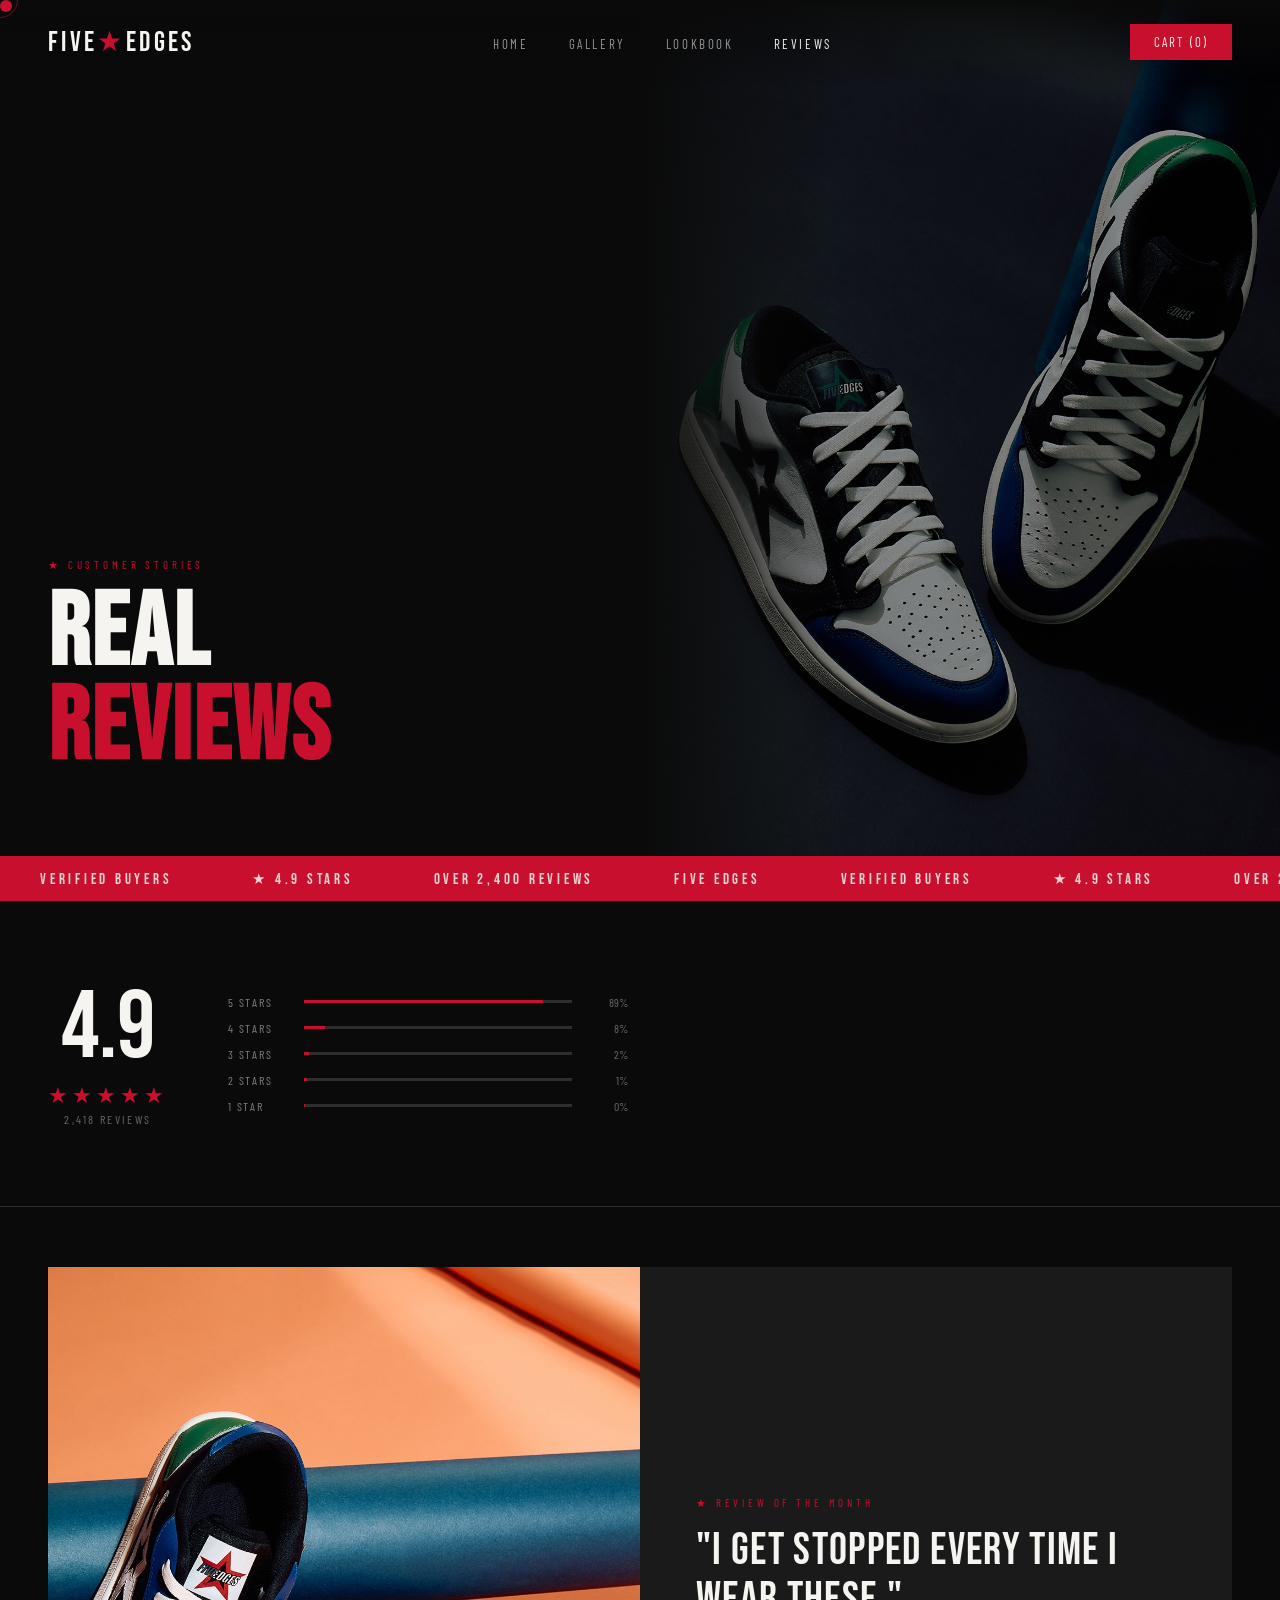
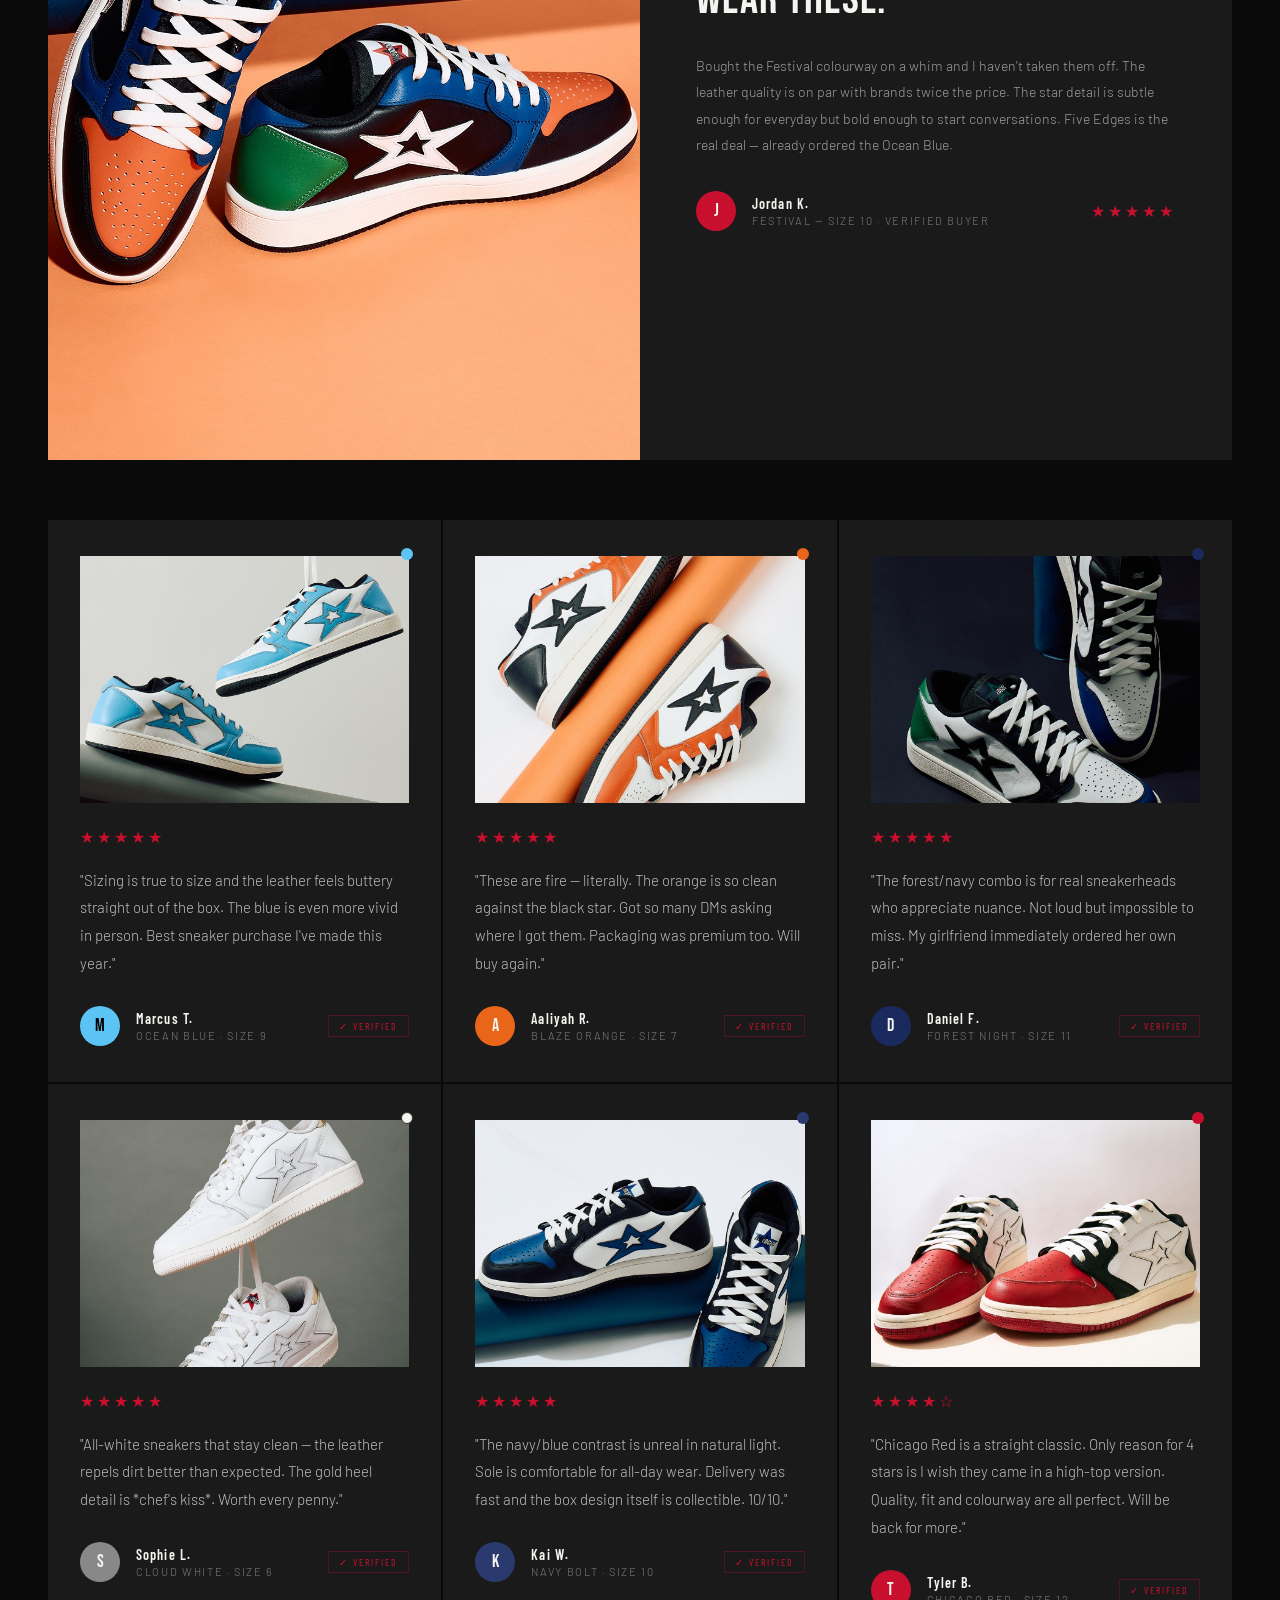
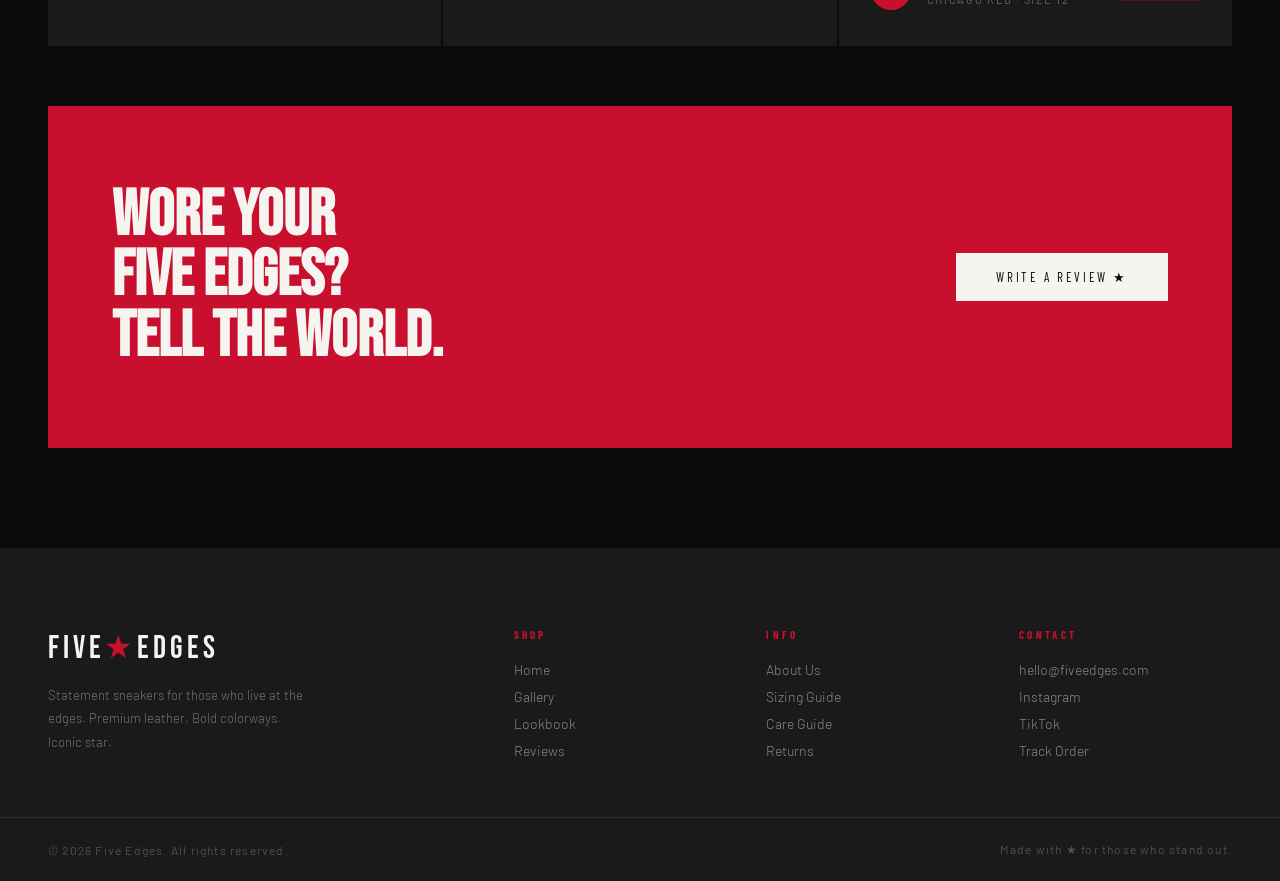
==== reviews.html @ ea0930e3 "Add files via upload" ====
<!DOCTYPE html>
<html lang="en">
<head>
<meta charset="UTF-8"><meta name="viewport" content="width=device-width,initial-scale=1.0">
<title>Reviews — Five Edges</title>

<link href="https://fonts.googleapis.com/css2?family=Bebas+Neue&family=Barlow+Condensed:wght@400;600;700&family=Barlow:wght@300;400&display=swap" rel="stylesheet">
<style>
  *, *::before, *::after { box-sizing: border-box; margin: 0; padding: 0; }
  :root { --black: #0a0a0a; --white: #f5f4f0; --red: #c8102e; --gray: #1a1a1a; --mid: #2e2e2e; }
  html { scroll-behavior: smooth; }
  body { background: var(--black); color: var(--white); font-family: 'Barlow', sans-serif; overflow-x: hidden; cursor: none; }
  .cursor { width:12px;height:12px;background:var(--red);border-radius:50%;position:fixed;top:0;left:0;pointer-events:none;z-index:9999; }
  .cursor-ring { width:36px;height:36px;border:1px solid rgba(200,16,46,0.5);border-radius:50%;position:fixed;top:0;left:0;pointer-events:none;z-index:9998; }
  nav { position:fixed;top:0;left:0;right:0;z-index:100;display:flex;align-items:center;justify-content:space-between;padding:24px 48px;background:linear-gradient(to bottom,rgba(10,10,10,0.95),transparent); }
  .nav-logo { font-family:'Bebas Neue',sans-serif;font-size:28px;letter-spacing:0.12em;color:var(--white);text-decoration:none; }
  .nav-logo span { color:var(--red); }
  .nav-links { display:flex;gap:40px;list-style:none; }
  .nav-links a { font-family:'Barlow Condensed',sans-serif;font-size:13px;letter-spacing:0.2em;text-transform:uppercase;color:rgba(245,244,240,0.6);text-decoration:none;transition:color 0.2s; }
  .nav-links a:hover, .nav-links a.active { color:var(--white); }
  .nav-cart { font-family:'Barlow Condensed',sans-serif;font-size:13px;letter-spacing:0.15em;text-transform:uppercase;background:var(--red);color:var(--white);border:none;padding:10px 24px;cursor:none;transition:background 0.2s; }
  .nav-cart:hover { background:#a50d25; }
  footer { background:var(--gray);display:grid;grid-template-columns:2fr 1fr 1fr 1fr;gap:40px;padding:80px 48px 48px;margin-top:100px; }
  .footer-brand .nav-logo { font-size:32px;display:block;margin-bottom:16px; }
  .footer-brand p { font-size:13px;font-weight:300;color:rgba(245,244,240,0.4);line-height:1.8;max-width:260px; }
  .footer-col h4 { font-family:'Barlow Condensed',sans-serif;font-size:11px;letter-spacing:0.3em;text-transform:uppercase;color:var(--red);margin-bottom:20px; }
  .footer-col a { display:block;font-size:14px;font-weight:300;color:rgba(245,244,240,0.5);text-decoration:none;margin-bottom:10px;transition:color 0.2s; }
  .footer-col a:hover { color:var(--white); }
  .footer-bottom { padding:24px 48px;background:var(--gray);border-top:1px solid var(--mid);display:flex;justify-content:space-between;align-items:center; }
  .footer-bottom p { font-size:12px;color:rgba(245,244,240,0.25);letter-spacing:0.1em; }
  .marquee-strip { background:var(--red);padding:12px 0;overflow:hidden;white-space:nowrap; }
  .marquee-inner { display:inline-block;animation:marquee 18s linear infinite; }
  .marquee-inner span { font-family:'Bebas Neue',sans-serif;font-size:15px;letter-spacing:0.25em;margin:0 40px;color:var(--white);opacity:0.85; }
  @keyframes marquee { from{transform:translateX(0)} to{transform:translateX(-50%)} }
  @keyframes fadeUp { from{opacity:0;transform:translateY(30px)} to{opacity:1;transform:translateY(0)} }
  @media(max-width:900px){nav{padding:20px 24px}.nav-links{display:none}footer{grid-template-columns:1fr 1fr;padding:60px 24px 40px}}
</style>

<style>
  .reviews-hero {
    min-height: 60vh;
    display: grid;
    grid-template-columns: 1fr 1fr;
    position: relative;
    overflow: hidden;
  }
  .reviews-hero-left {
    display: flex; flex-direction: column; justify-content: flex-end;
    padding: 160px 48px 80px;
    position: relative; z-index: 2;
  }
  .page-tag { font-family:'Barlow Condensed',sans-serif;font-size:11px;letter-spacing:0.35em;text-transform:uppercase;color:var(--red);margin-bottom:16px; }
  .page-title { font-family:'Bebas Neue',sans-serif;font-size:clamp(72px,8vw,120px);line-height:0.92;letter-spacing:0.02em; }
  .page-title em { color:var(--red);font-style:normal; }
  .reviews-hero-right {
    position: relative; overflow: hidden;
  }
  .reviews-hero-right img {
    width:100%;height:100%;object-fit:cover;filter:brightness(0.6);
  }
  .reviews-hero-overlay {
    position:absolute;inset:0;
    background:linear-gradient(to right, var(--black) 0%, transparent 30%);
  }

  /* Rating summary */
  .rating-summary {
    display: grid;
    grid-template-columns: auto 1fr;
    gap: 60px;
    align-items: center;
    padding: 80px 48px;
    border-bottom: 1px solid var(--mid);
  }
  .big-rating {
    text-align: center;
  }
  .big-rating .score {
    font-family: 'Bebas Neue', sans-serif;
    font-size: 96px; line-height: 1;
    color: var(--white);
  }
  .big-rating .stars {
    color: var(--red); font-size: 22px; letter-spacing: 4px;
    display: block; margin: 4px 0;
  }
  .big-rating .count {
    font-family: 'Barlow Condensed', sans-serif;
    font-size: 12px; letter-spacing: 0.2em; text-transform: uppercase;
    color: rgba(245,244,240,0.4);
  }
  .rating-bars {
    display: flex; flex-direction: column; gap: 12px;
    max-width: 400px;
  }
  .bar-row {
    display: grid; grid-template-columns: 60px 1fr 40px;
    align-items: center; gap: 16px;
  }
  .bar-label {
    font-family: 'Barlow Condensed', sans-serif;
    font-size: 12px; letter-spacing: 0.15em; text-transform: uppercase;
    color: rgba(245,244,240,0.5);
  }
  .bar-track {
    height: 3px; background: var(--mid); position: relative; overflow: hidden;
  }
  .bar-fill {
    position: absolute; left: 0; top: 0; bottom: 0;
    background: var(--red);
    animation: barGrow 1.2s cubic-bezier(0.25,0.46,0.45,0.94) forwards;
    transform: scaleX(0); transform-origin: left;
  }
  @keyframes barGrow { to { transform: scaleX(1); } }
  .bar-pct {
    font-family: 'Barlow Condensed', sans-serif;
    font-size: 12px; color: rgba(245,244,240,0.4); text-align: right;
  }

  /* Review cards */
  .reviews-grid {
    display: grid;
    grid-template-columns: repeat(3, 1fr);
    gap: 2px;
    padding: 60px 48px 0;
  }
  .review-card {
    background: var(--gray);
    padding: 36px 32px;
    position: relative;
    transition: background 0.3s;
  }
  .review-card:hover { background: #222; }
  .review-card-stars {
    color: var(--red); font-size: 16px; letter-spacing: 3px;
    margin-bottom: 20px;
  }
  .review-card-text {
    font-size: 15px; font-weight: 300;
    color: rgba(245,244,240,0.75);
    line-height: 1.85;
    margin-bottom: 28px;
  }
  .review-card-img {
    width: 100%; aspect-ratio: 4/3;
    object-fit: cover;
    margin-bottom: 24px;
    display: block;
  }
  .review-meta {
    display: flex; align-items: center; gap: 16px;
  }
  .review-avatar {
    width: 40px; height: 40px;
    background: var(--red);
    border-radius: 50%;
    display: flex; align-items: center; justify-content: center;
    font-family: 'Bebas Neue', sans-serif;
    font-size: 18px;
    flex-shrink: 0;
  }
  .review-name {
    font-family: 'Barlow Condensed', sans-serif;
    font-size: 14px; font-weight: 600;
    letter-spacing: 0.08em;
    margin-bottom: 2px;
  }
  .review-detail {
    font-size: 11px; letter-spacing: 0.15em; text-transform: uppercase;
    color: rgba(245,244,240,0.35);
  }
  .review-verified {
    margin-left: auto;
    font-family: 'Barlow Condensed', sans-serif;
    font-size: 10px; letter-spacing: 0.2em; text-transform: uppercase;
    color: var(--red); border: 1px solid rgba(200,16,46,0.3);
    padding: 4px 10px;
  }
  .review-colorway {
    position: absolute; top: 28px; right: 28px;
    width: 12px; height: 12px;
    border-radius: 50%;
  }

  /* Featured review */
  .featured-review {
    margin: 60px 48px 0;
    background: var(--gray);
    display: grid; grid-template-columns: 1fr 1fr;
    overflow: hidden;
  }
  .featured-review-img {
    position: relative; overflow: hidden;
  }
  .featured-review-img img {
    width:100%;height:100%;object-fit:cover;
    transition:transform 0.8s ease;
  }
  .featured-review:hover .featured-review-img img { transform:scale(1.04); }
  .featured-review-content {
    padding: 64px 56px;
    display: flex; flex-direction: column; justify-content: center;
  }
  .featured-label {
    font-family: 'Barlow Condensed', sans-serif;
    font-size: 11px; letter-spacing: 0.35em; text-transform: uppercase;
    color: var(--red); margin-bottom: 16px;
  }
  .featured-quote {
    font-family: 'Bebas Neue', sans-serif;
    font-size: clamp(32px,3.5vw,48px);
    line-height: 1.1; letter-spacing: 0.03em;
    margin-bottom: 28px;
  }
  .featured-body {
    font-size: 14px; font-weight: 300;
    color: rgba(245,244,240,0.6); line-height: 1.9;
    margin-bottom: 32px;
  }

  /* Write review CTA */
  .write-review {
    margin: 60px 48px 0;
    background: var(--red);
    padding: 80px 64px;
    display: flex; justify-content: space-between; align-items: center;
  }
  .write-review h2 {
    font-family: 'Bebas Neue', sans-serif;
    font-size: clamp(48px,5vw,72px); line-height: 0.95;
  }
  .btn-white {
    font-family: 'Barlow Condensed', sans-serif;
    font-size: 13px; letter-spacing: 0.2em; text-transform: uppercase;
    background: var(--white); color: var(--black);
    border: none; padding: 16px 40px;
    cursor: none; transition: opacity 0.2s;
    white-space: nowrap;
  }
  .btn-white:hover { opacity: 0.85; }

  @media(max-width:900px){
    .reviews-hero{grid-template-columns:1fr}
    .reviews-hero-right{height:40vh}
    .rating-summary{grid-template-columns:1fr;gap:32px;padding:60px 24px}
    .reviews-grid{grid-template-columns:1fr;padding:40px 24px 0}
    .featured-review{grid-template-columns:1fr}
    .featured-review-img{height:300px}
    .featured-review-content{padding:40px 24px}
    .write-review{flex-direction:column;gap:32px;padding:60px 24px;margin:40px 24px 0}
  }
</style>
</head>
<body>
<div class="cursor" id="cursor"></div>
<div class="cursor-ring" id="cursorRing"></div>
<nav>
  <a href="index.html" class="nav-logo">FIVE<span>★</span>EDGES</a>
  <ul class="nav-links">
    <li><a href="index.html">Home</a></li>
    <li><a href="gallery.html">Gallery</a></li>
    <li><a href="lookbook.html">Lookbook</a></li>
    <li><a href="reviews.html" class="active">Reviews</a></li>
  </ul>
  <button class="nav-cart">Cart (0)</button>
</nav>

<!-- HERO -->
<div class="reviews-hero">
  <div class="reviews-hero-left">
    <div class="page-tag">★ Customer Stories</div>
    <h1 class="page-title">REAL<br><em>REVIEWS</em></h1>
  </div>
  <div class="reviews-hero-right">
    <img src="[data-uri]" alt="Midnight Navy">
    <div class="reviews-hero-overlay"></div>
  </div>
</div>

<div class="marquee-strip">
  <div class="marquee-inner">
    <span>VERIFIED BUYERS</span><span>★ 4.9 STARS</span><span>OVER 2,400 REVIEWS</span><span>FIVE EDGES</span><span>VERIFIED BUYERS</span><span>★ 4.9 STARS</span><span>OVER 2,400 REVIEWS</span><span>FIVE EDGES</span><span>VERIFIED BUYERS</span><span>★ 4.9 STARS</span><span>OVER 2,400 REVIEWS</span><span>FIVE EDGES</span><span>VERIFIED BUYERS</span><span>★ 4.9 STARS</span><span>OVER 2,400 REVIEWS</span><span>FIVE EDGES</span>
  </div>
</div>

<!-- RATING SUMMARY -->
<div class="rating-summary">
  <div class="big-rating">
    <div class="score">4.9</div>
    <span class="stars">★★★★★</span>
    <div class="count">2,418 Reviews</div>
  </div>
  <div class="rating-bars">
    <div class="bar-row">
      <span class="bar-label">5 Stars</span>
      <div class="bar-track"><div class="bar-fill" style="width:89%;animation-delay:0.1s"></div></div>
      <span class="bar-pct">89%</span>
    </div>
    <div class="bar-row">
      <span class="bar-label">4 Stars</span>
      <div class="bar-track"><div class="bar-fill" style="width:8%;animation-delay:0.25s"></div></div>
      <span class="bar-pct">8%</span>
    </div>
    <div class="bar-row">
      <span class="bar-label">3 Stars</span>
      <div class="bar-track"><div class="bar-fill" style="width:2%;animation-delay:0.4s"></div></div>
      <span class="bar-pct">2%</span>
    </div>
    <div class="bar-row">
      <span class="bar-label">2 Stars</span>
      <div class="bar-track"><div class="bar-fill" style="width:1%;animation-delay:0.55s"></div></div>
      <span class="bar-pct">1%</span>
    </div>
    <div class="bar-row">
      <span class="bar-label">1 Star</span>
      <div class="bar-track"><div class="bar-fill" style="width:0.5%;animation-delay:0.7s"></div></div>
      <span class="bar-pct">0%</span>
    </div>
  </div>
</div>

<!-- FEATURED REVIEW -->
<div class="featured-review">
  <div class="featured-review-img">
    <img src="[data-uri]" alt="Festival colorway">
  </div>
  <div class="featured-review-content">
    <div class="featured-label">★ Review of the Month</div>
    <div class="featured-quote">"I GET STOPPED EVERY TIME I WEAR THESE."</div>
    <p class="featured-body">Bought the Festival colourway on a whim and I haven't taken them off. The leather quality is on par with brands twice the price. The star detail is subtle enough for everyday but bold enough to start conversations. Five Edges is the real deal — already ordered the Ocean Blue.</p>
    <div class="review-meta">
      <div class="review-avatar">J</div>
      <div>
        <div class="review-name">Jordan K.</div>
        <div class="review-detail">Festival — Size 10 · Verified Buyer</div>
      </div>
      <div class="review-card-stars" style="margin-left:auto;margin-bottom:0;">★★★★★</div>
    </div>
  </div>
</div>

<!-- REVIEW GRID -->
<div class="reviews-grid">

  <div class="review-card">
    <div class="review-colorway" style="background:#5bc4f5;"></div>
    <img class="review-card-img" src="[data-uri]" alt="Ocean Blue">
    <div class="review-card-stars">★★★★★</div>
    <p class="review-card-text">"Sizing is true to size and the leather feels buttery straight out of the box. The blue is even more vivid in person. Best sneaker purchase I've made this year."</p>
    <div class="review-meta">
      <div class="review-avatar" style="background:#5bc4f5;color:#000;">M</div>
      <div>
        <div class="review-name">Marcus T.</div>
        <div class="review-detail">Ocean Blue · Size 9</div>
      </div>
      <span class="review-verified">✓ Verified</span>
    </div>
  </div>

  <div class="review-card">
    <div class="review-colorway" style="background:#e8651a;"></div>
    <img class="review-card-img" src="[data-uri]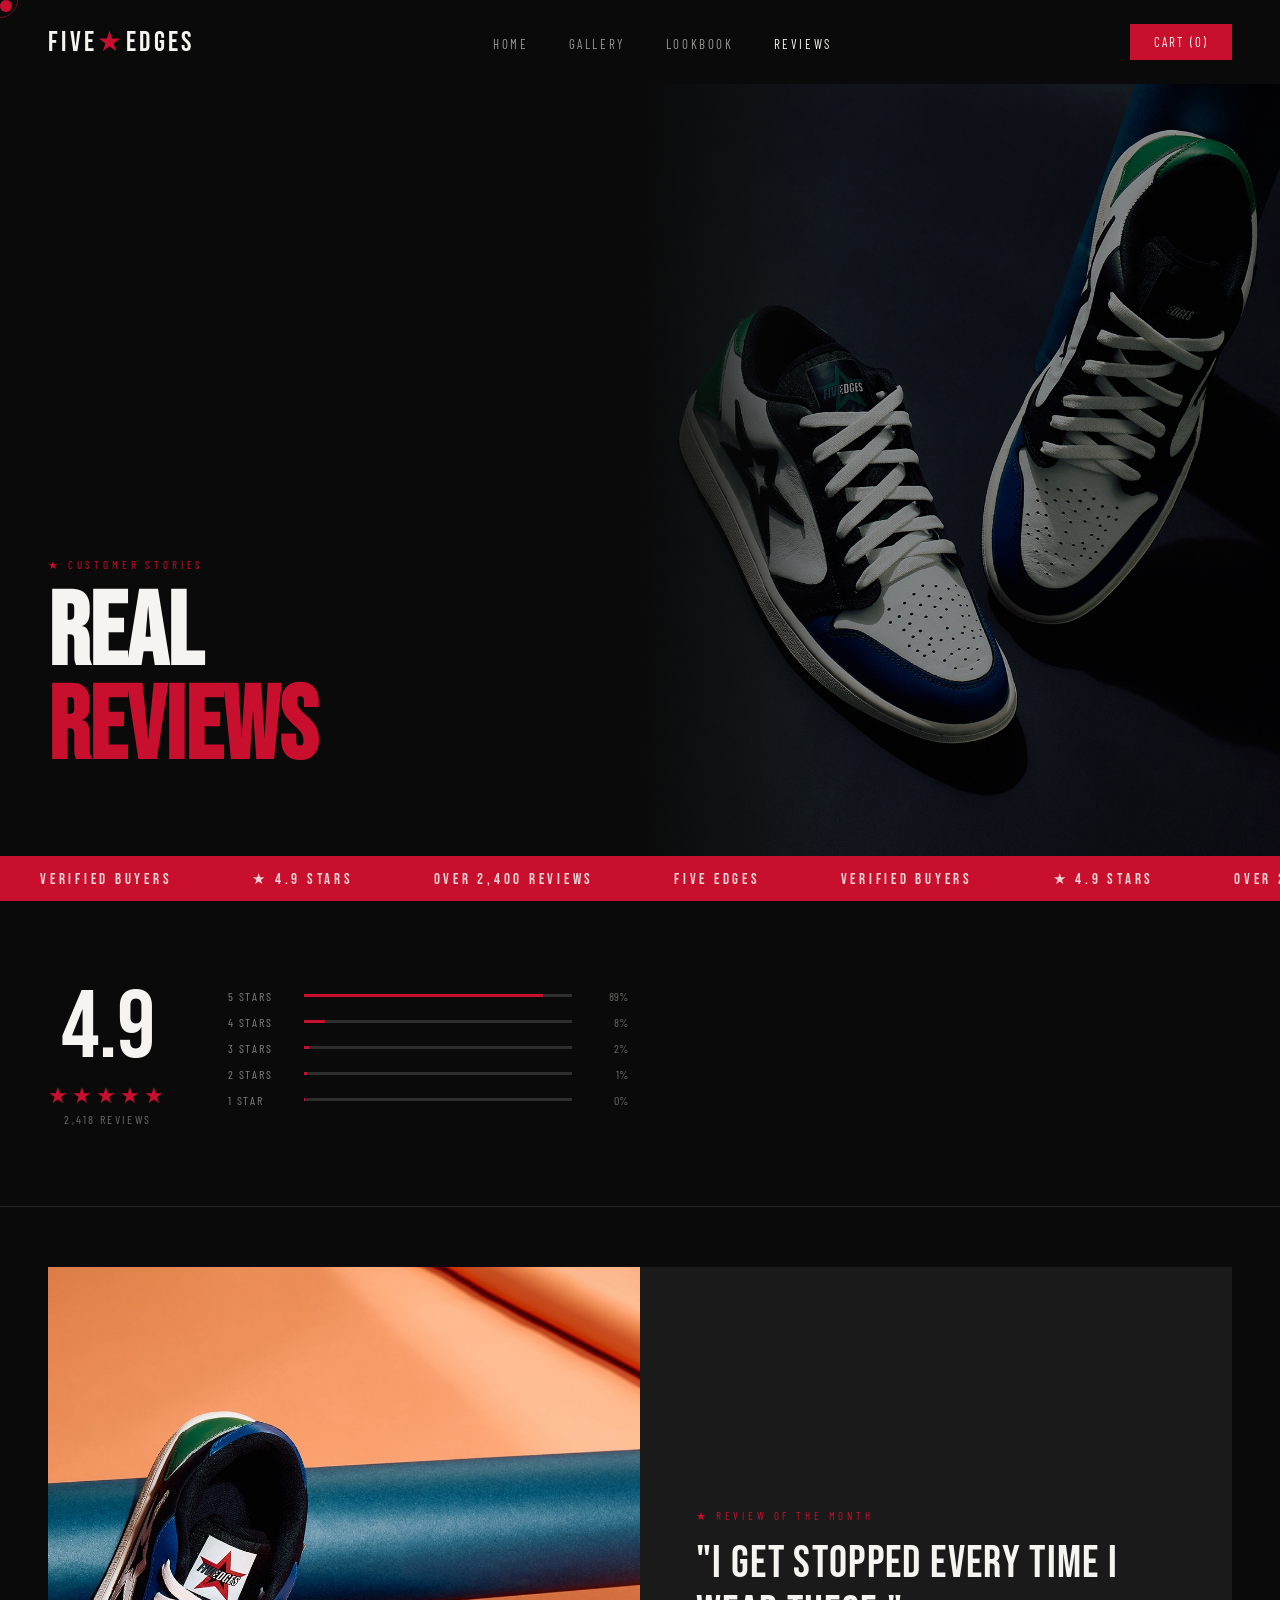
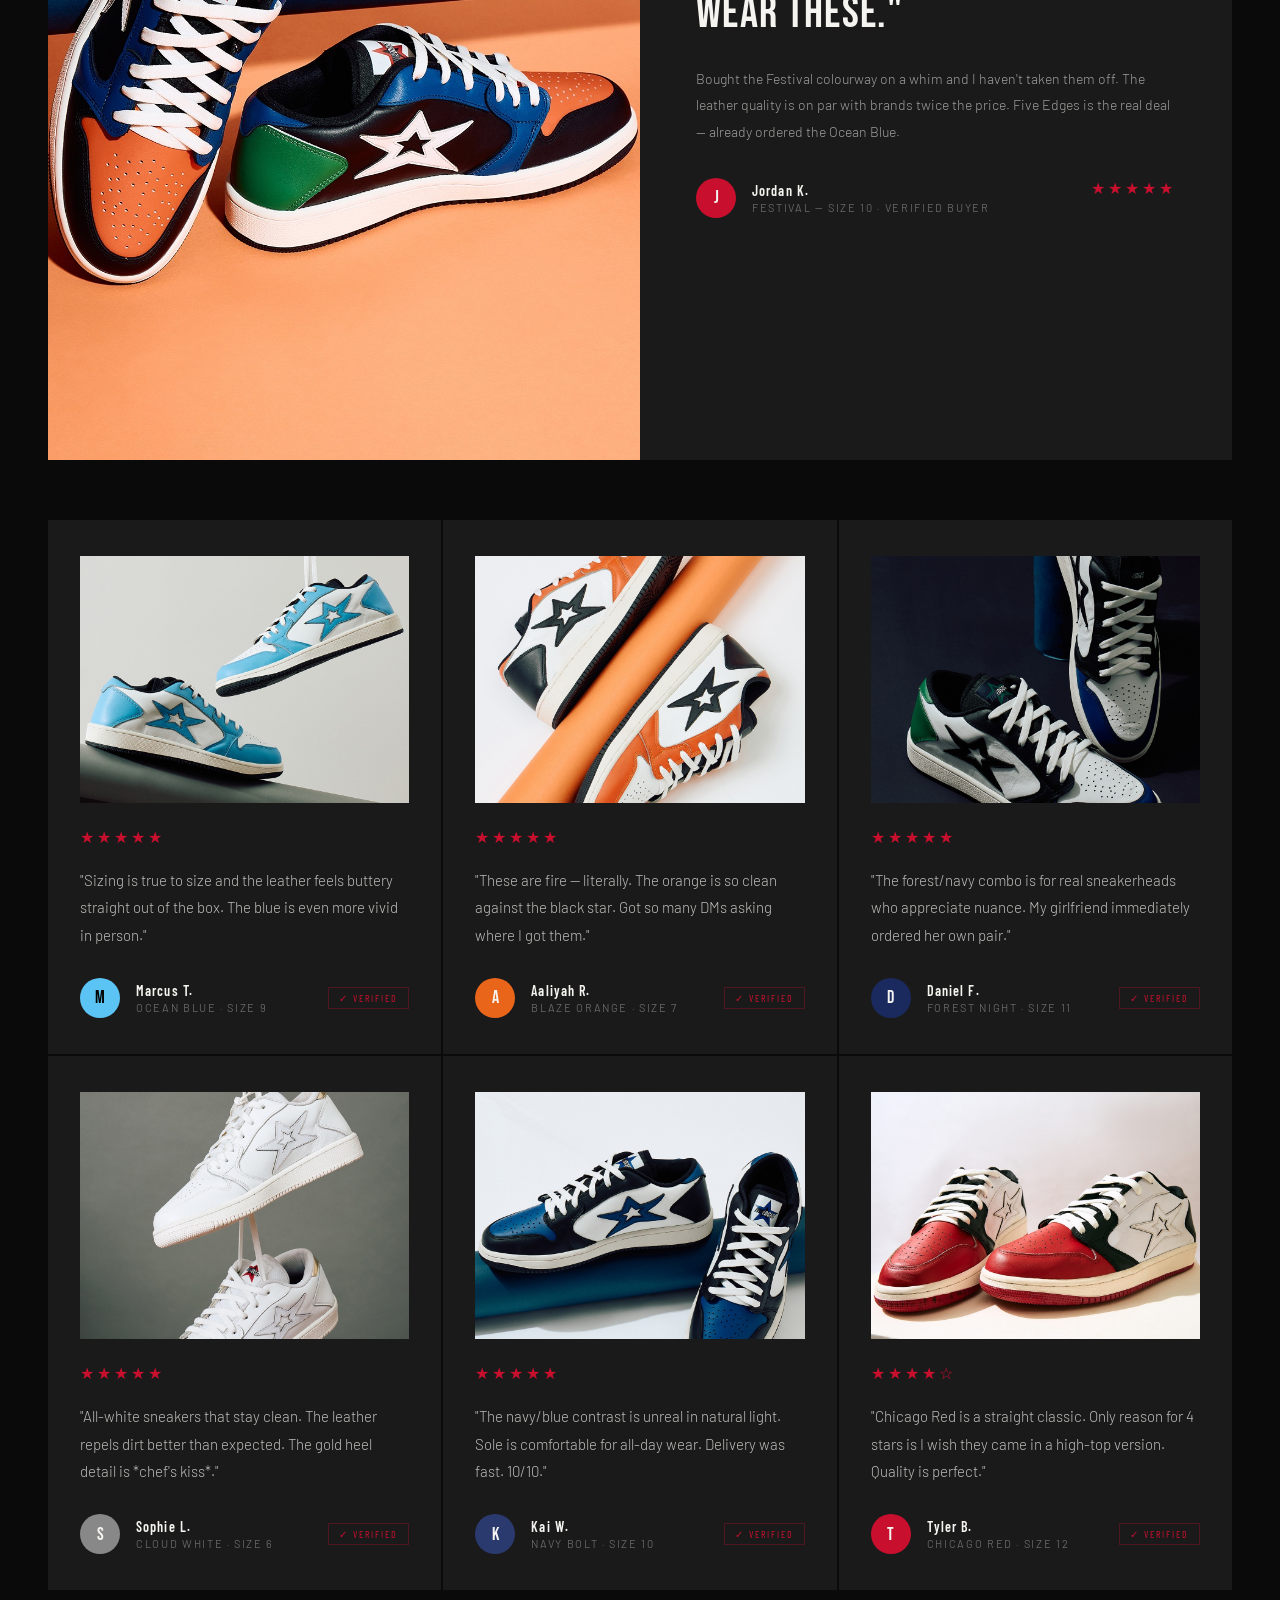
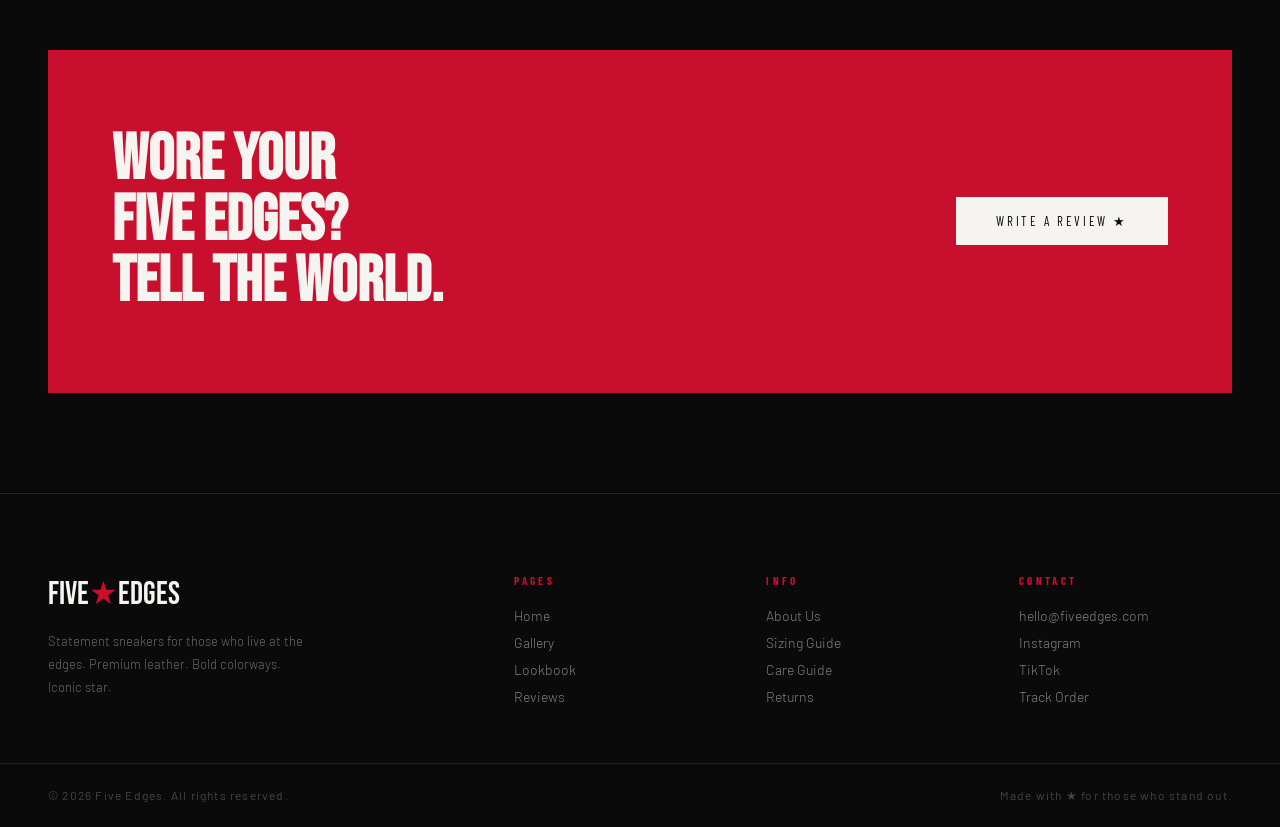
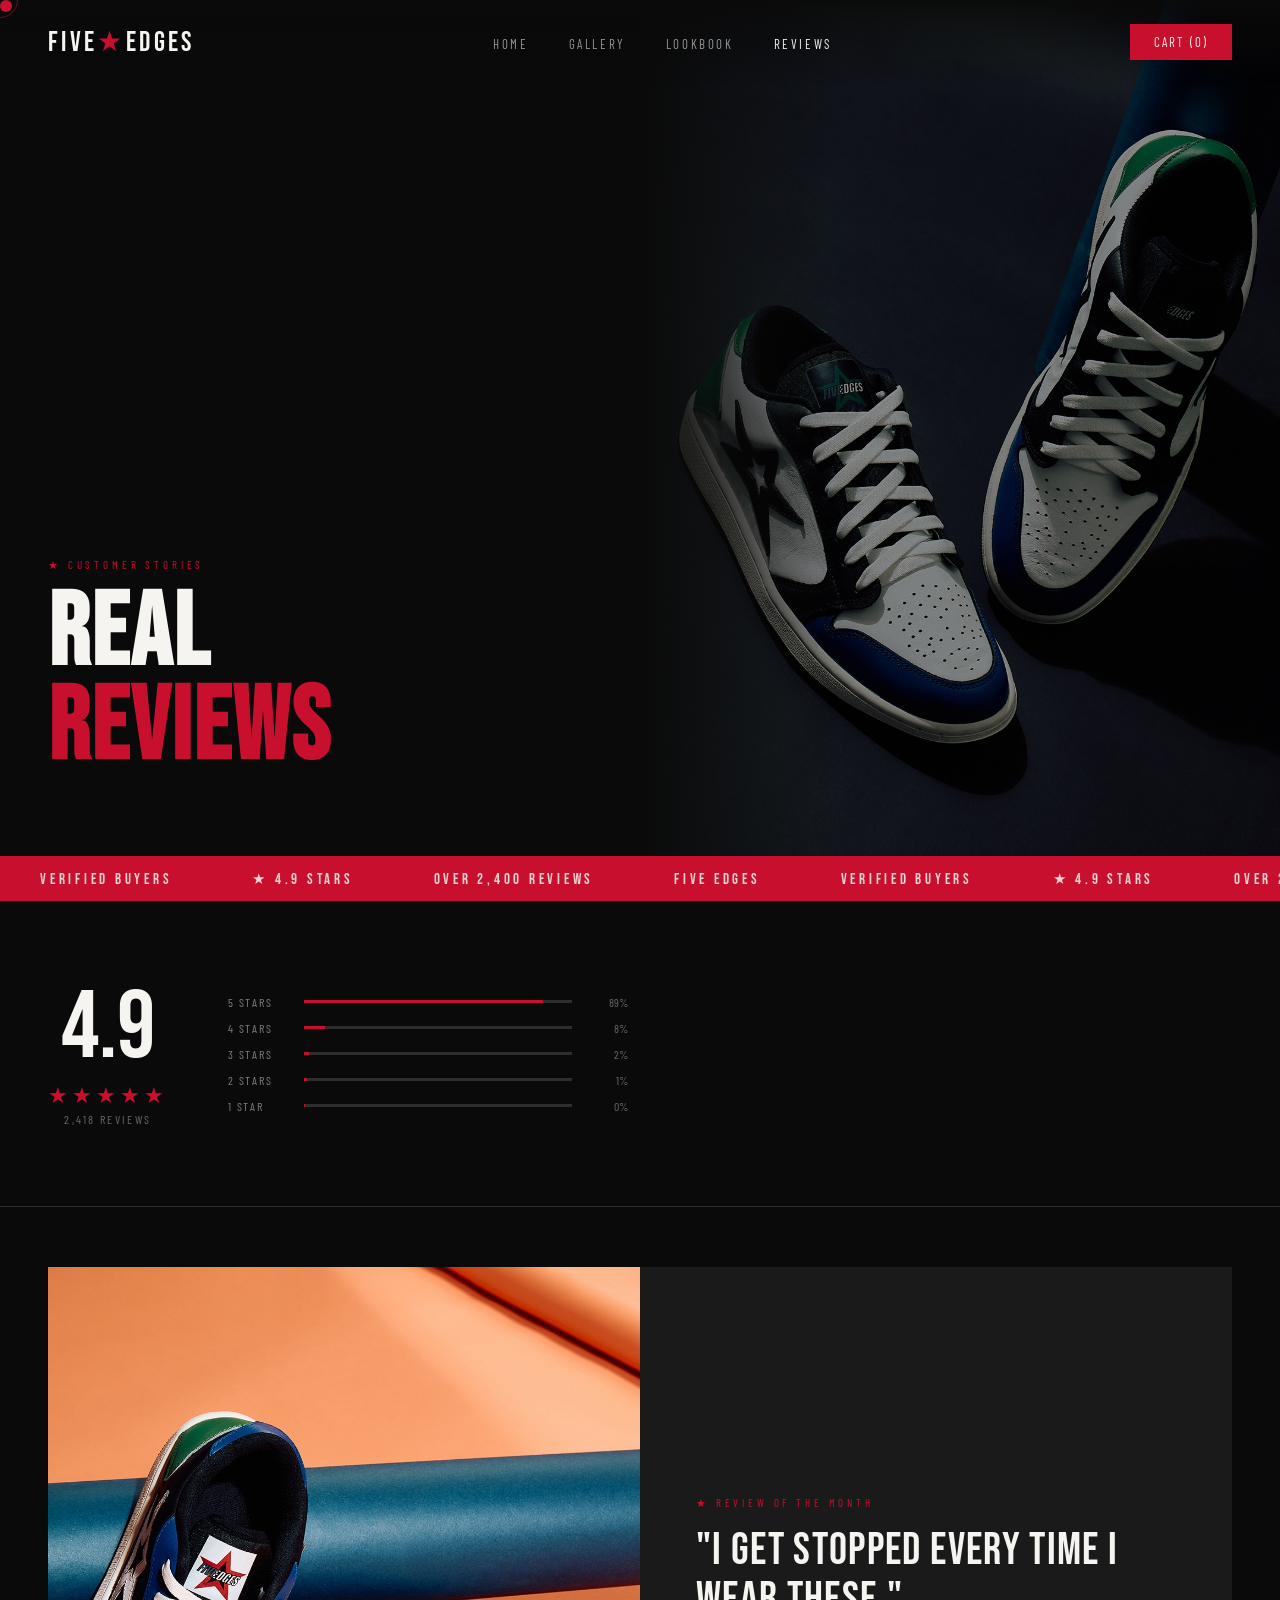
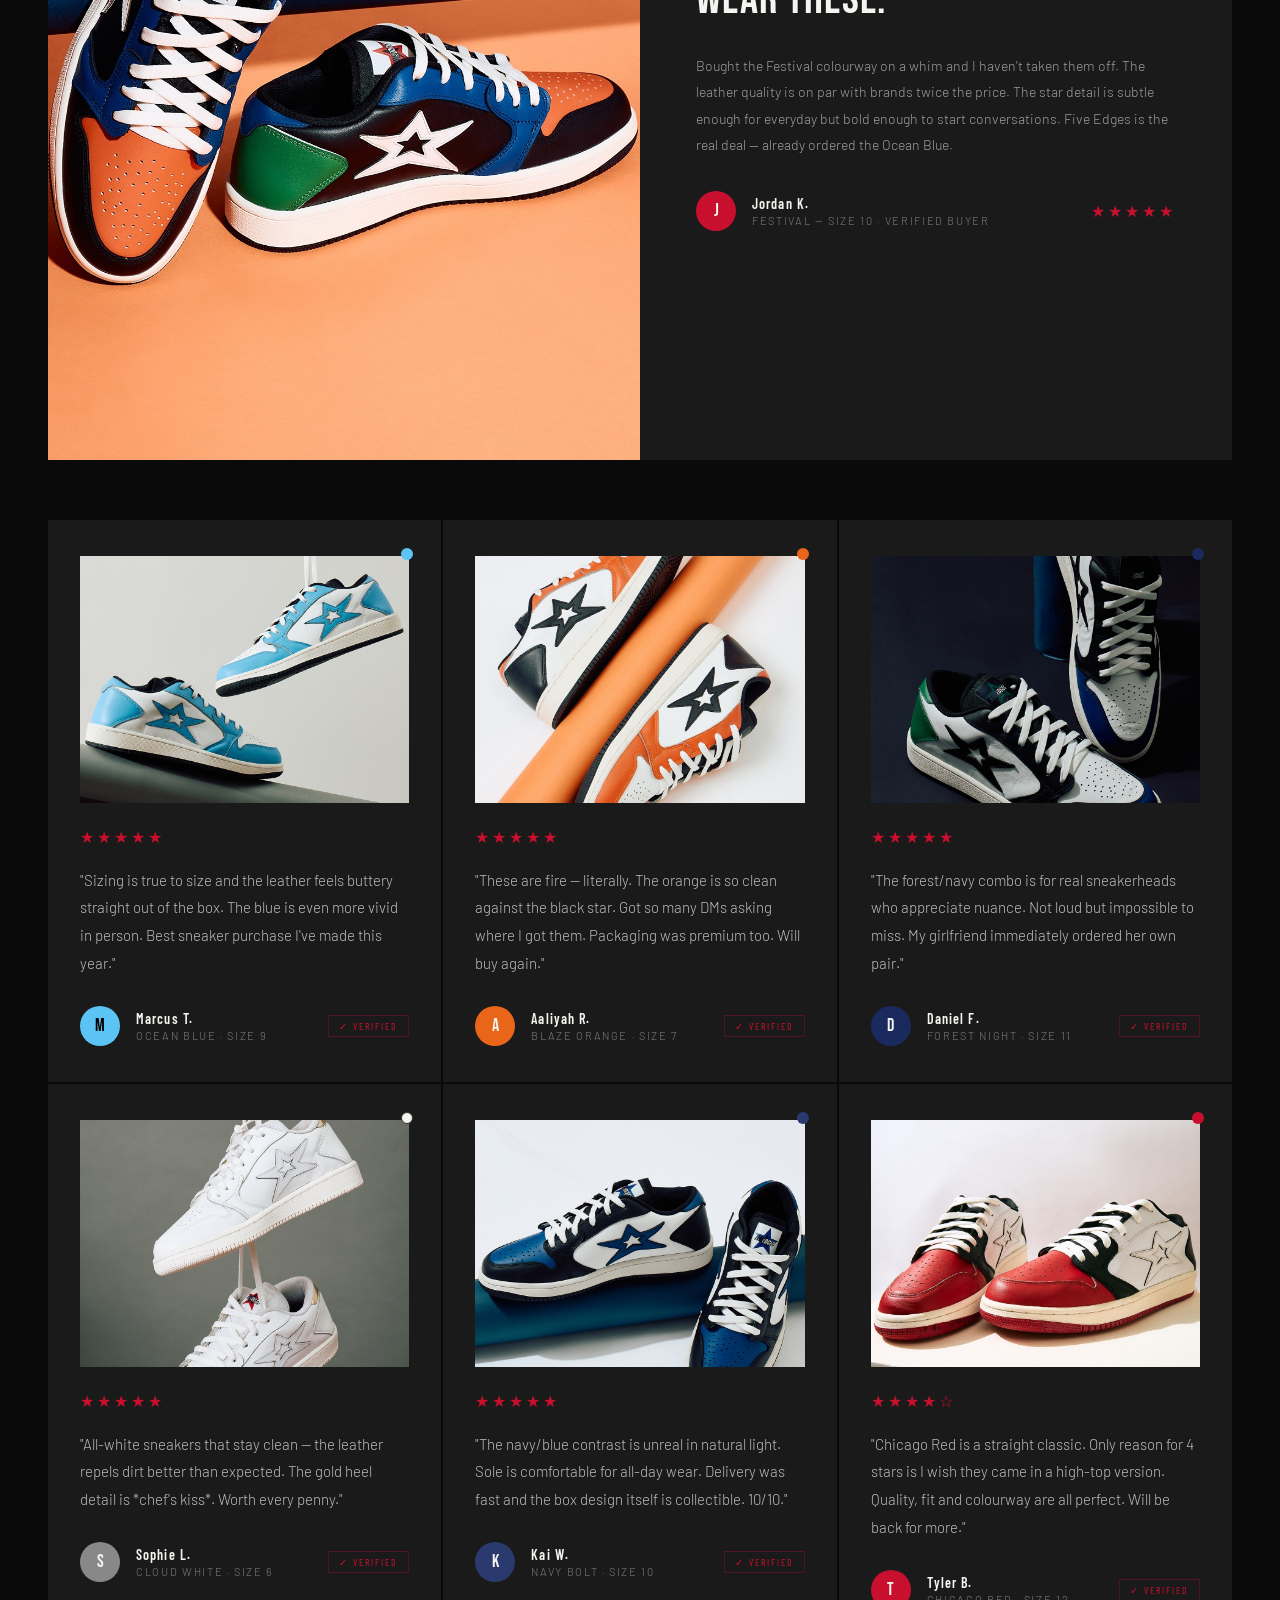
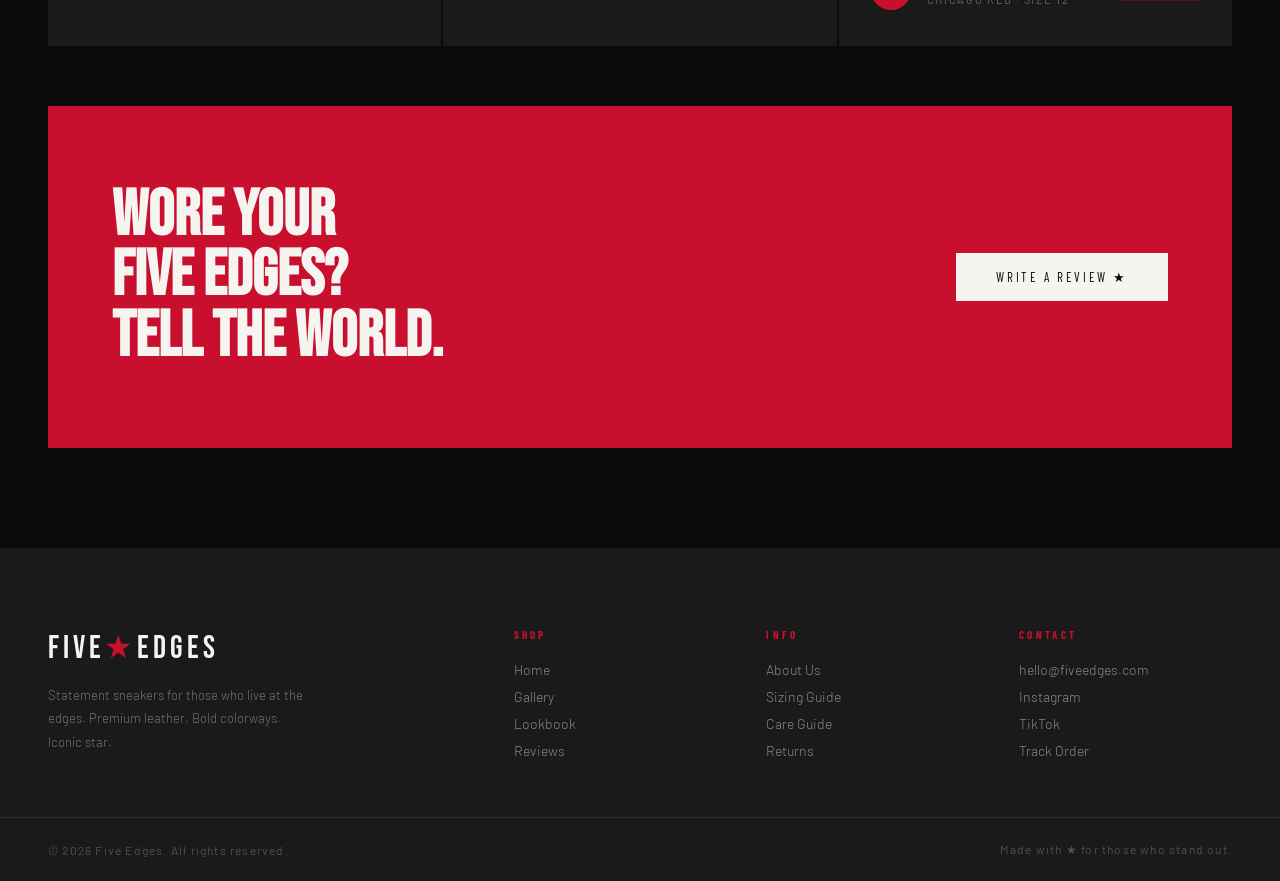
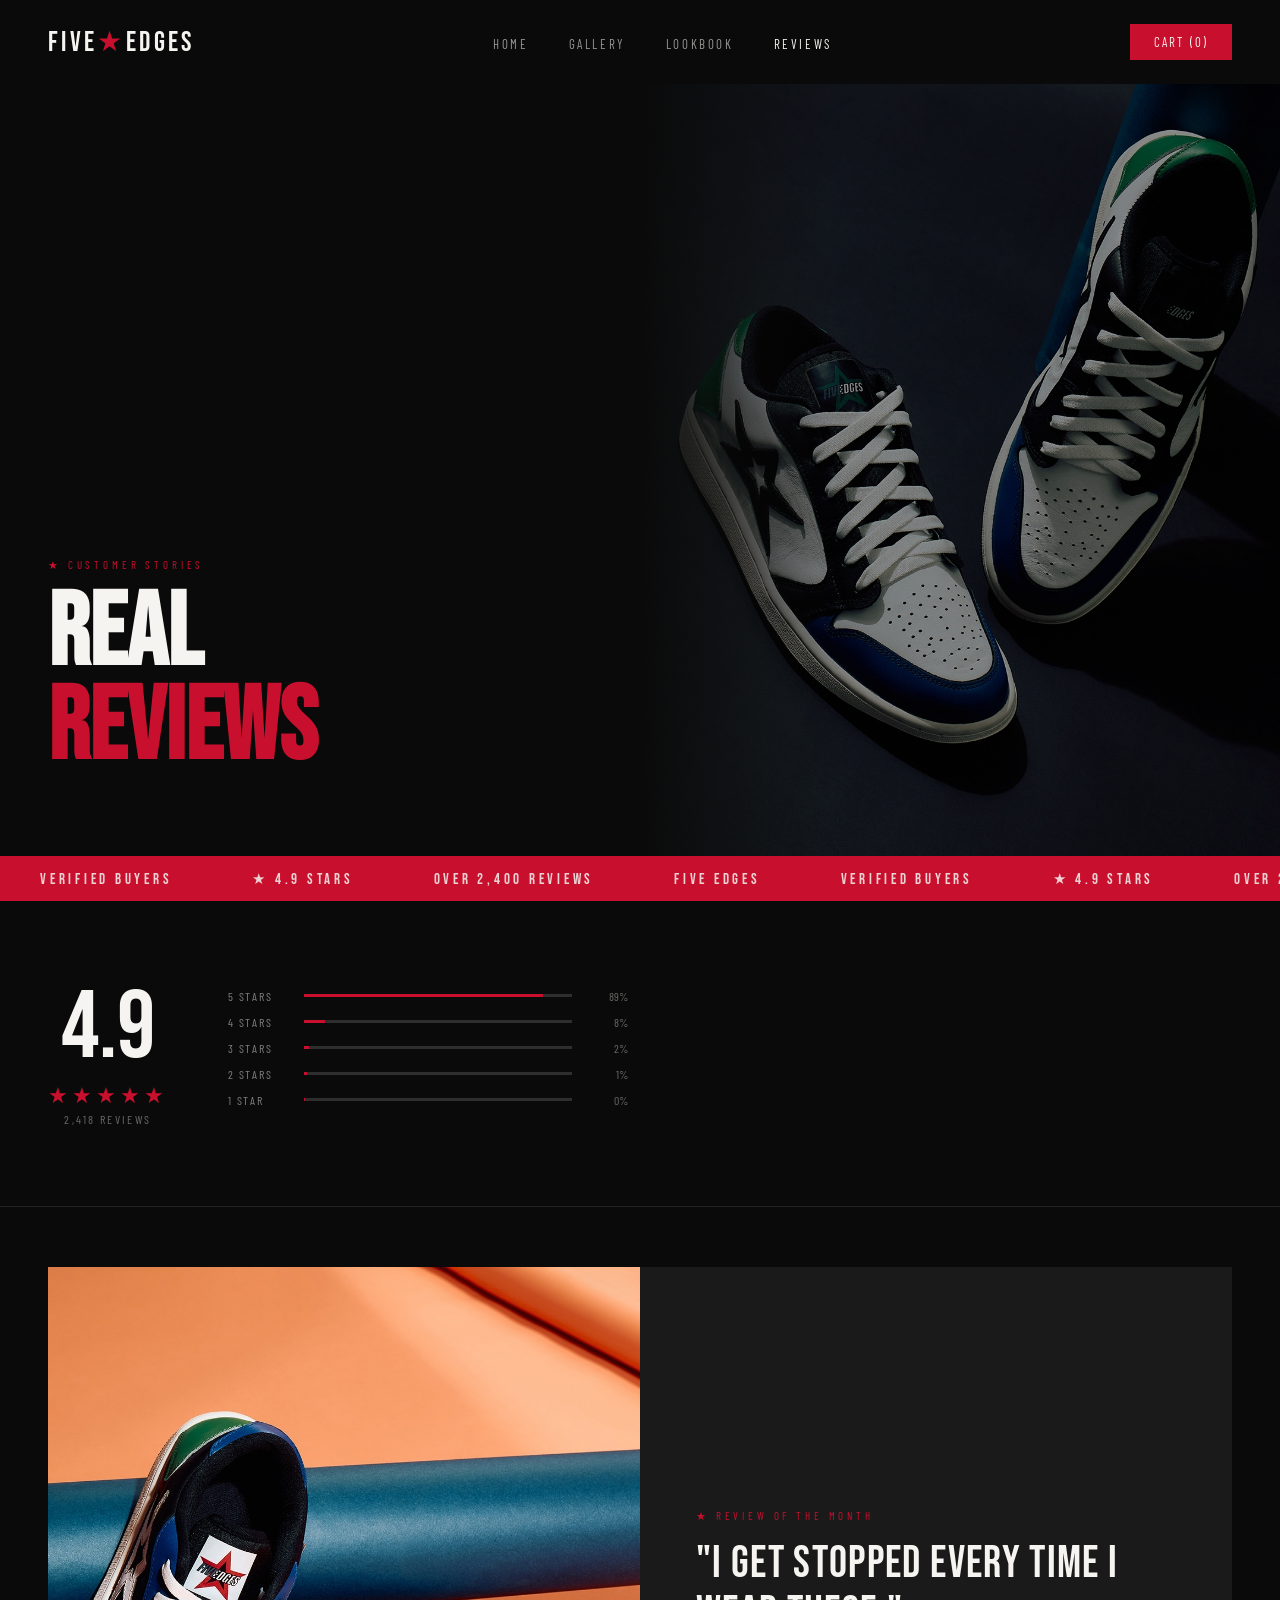
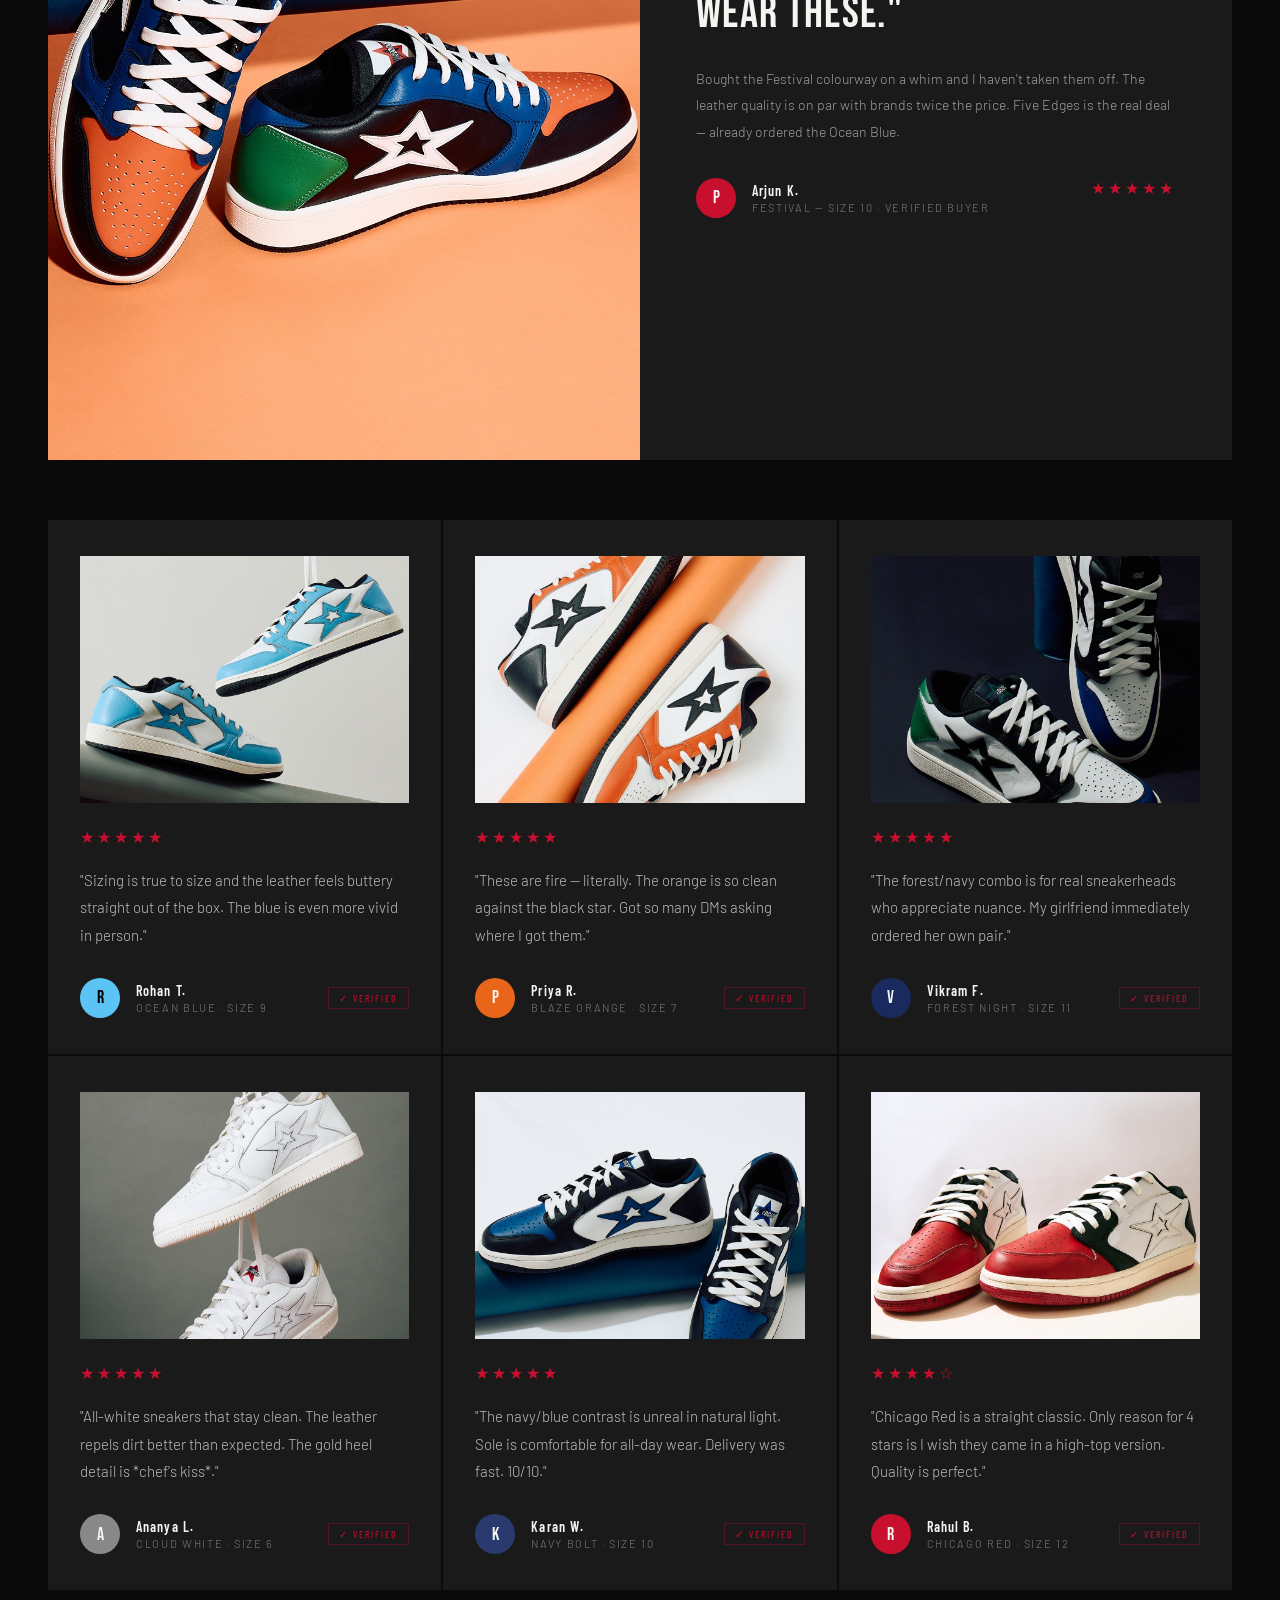
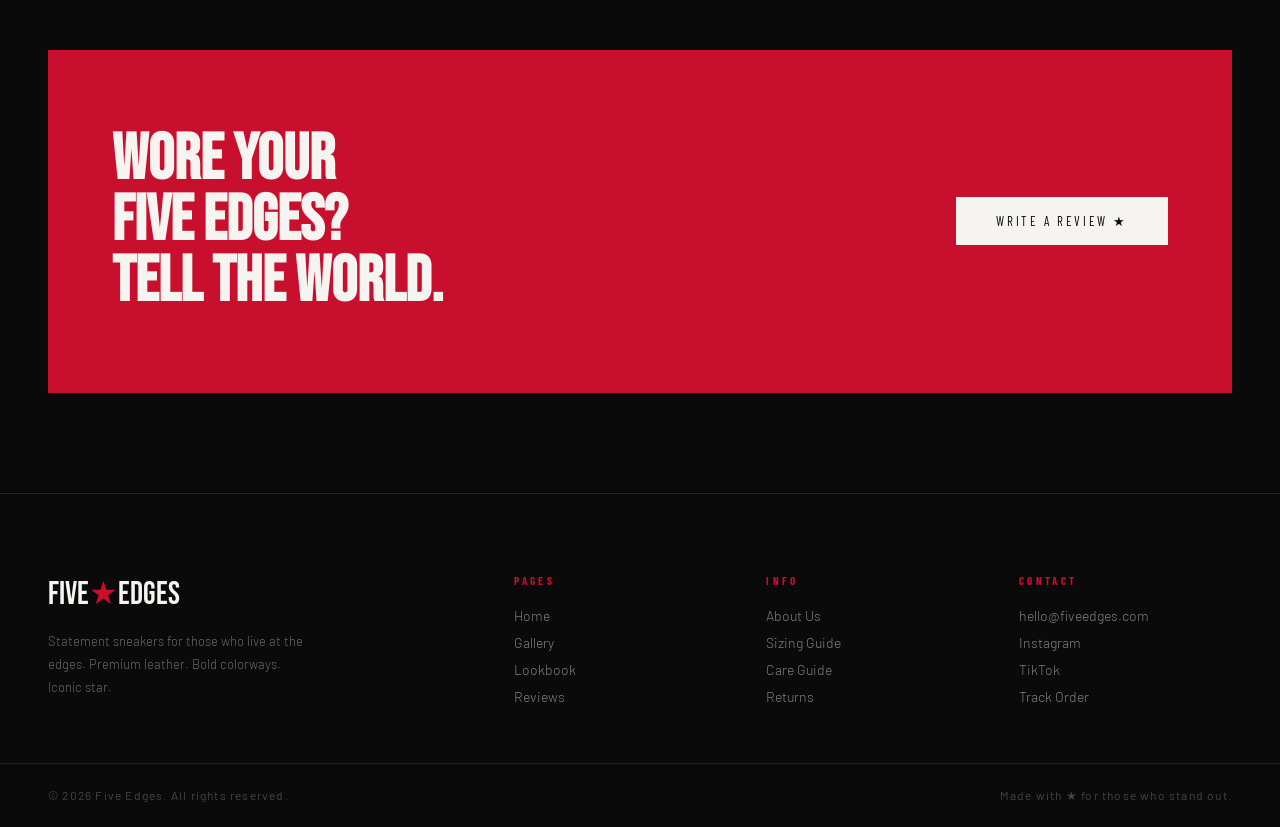
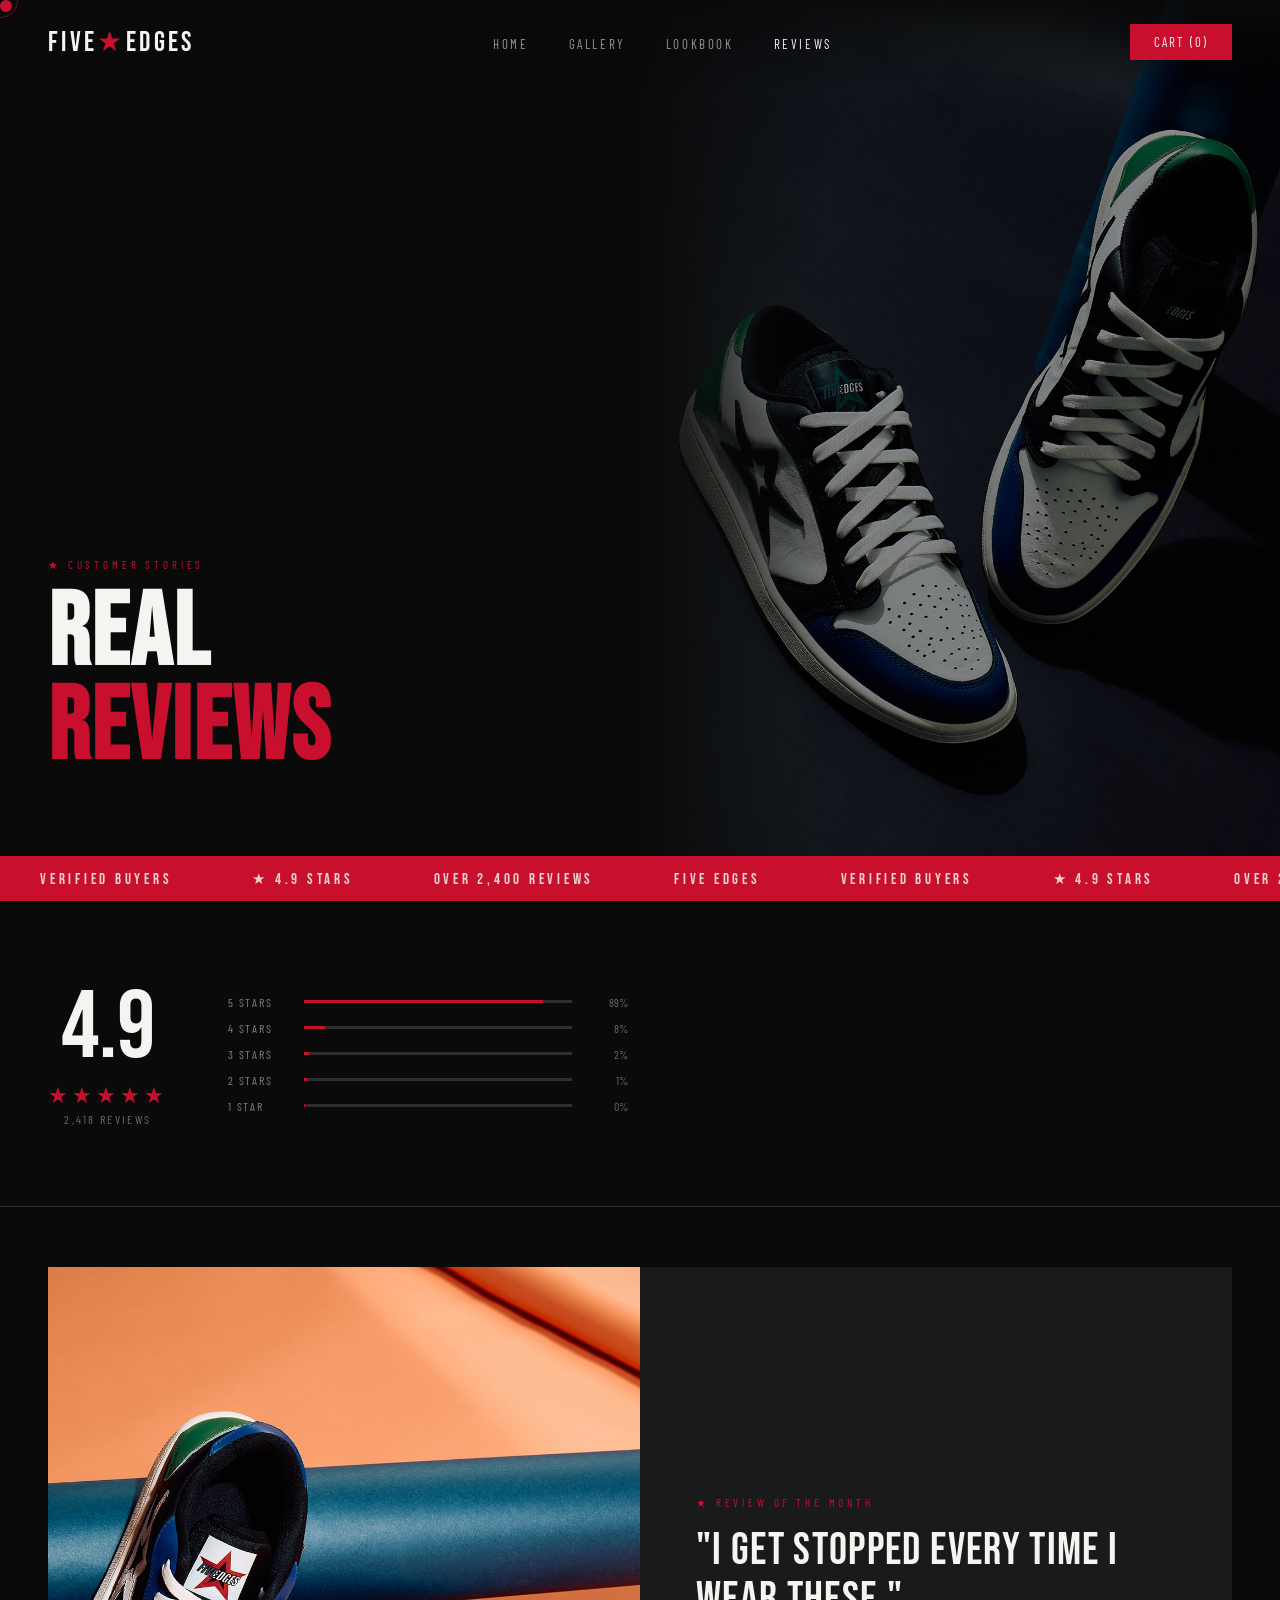
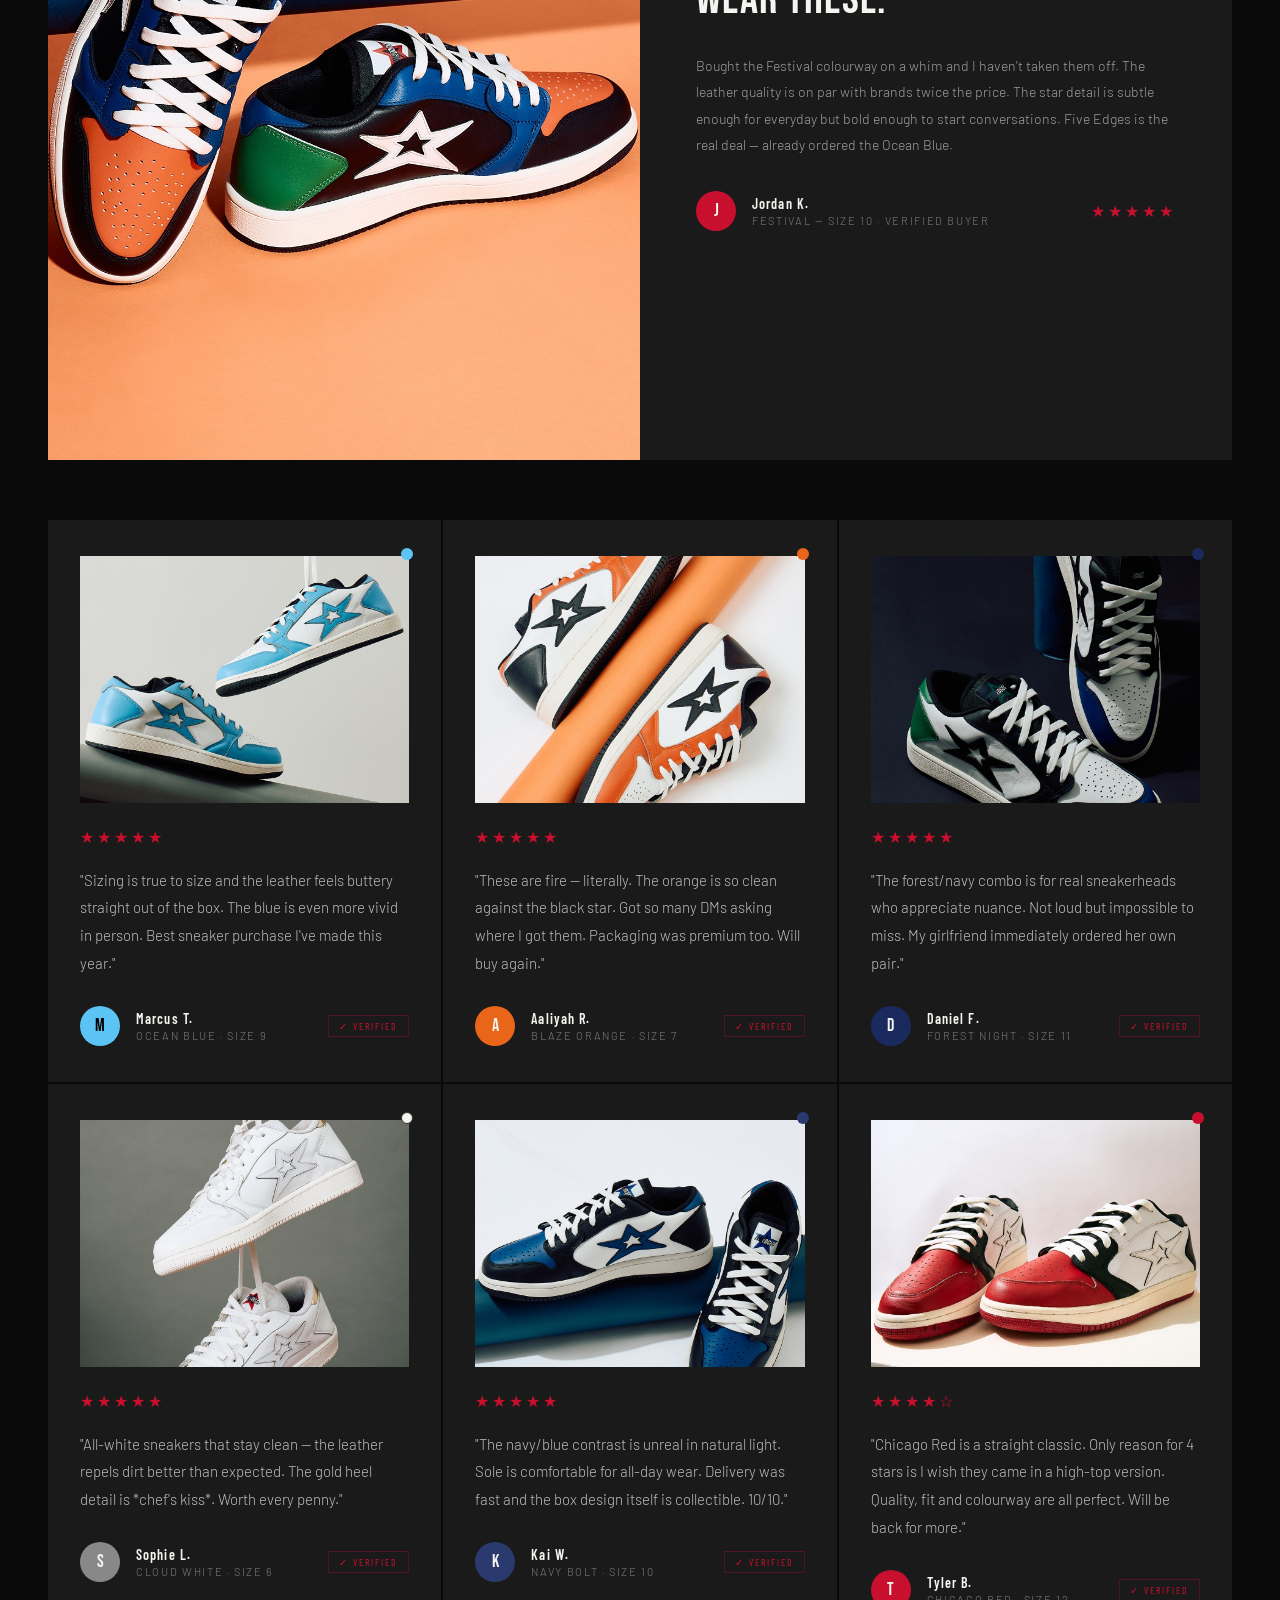
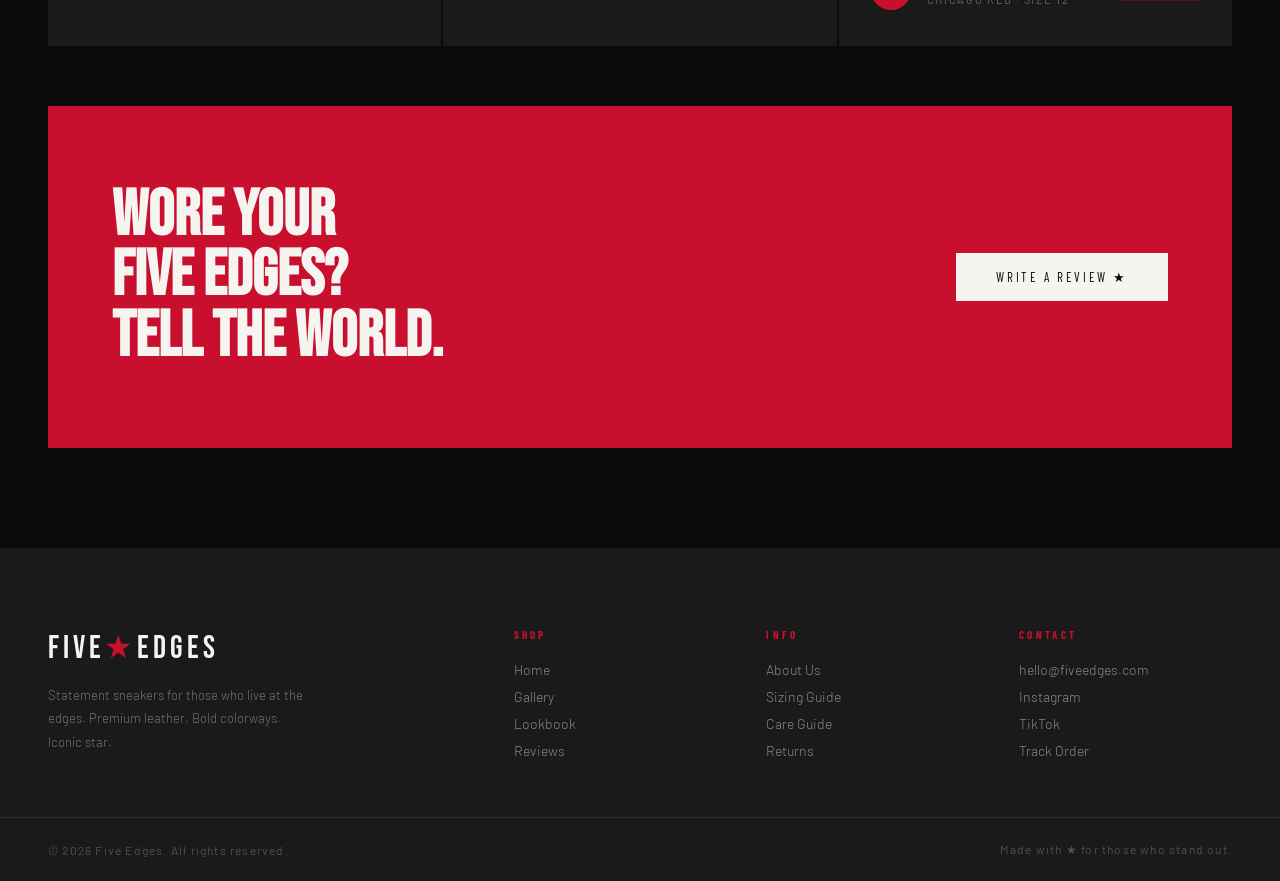
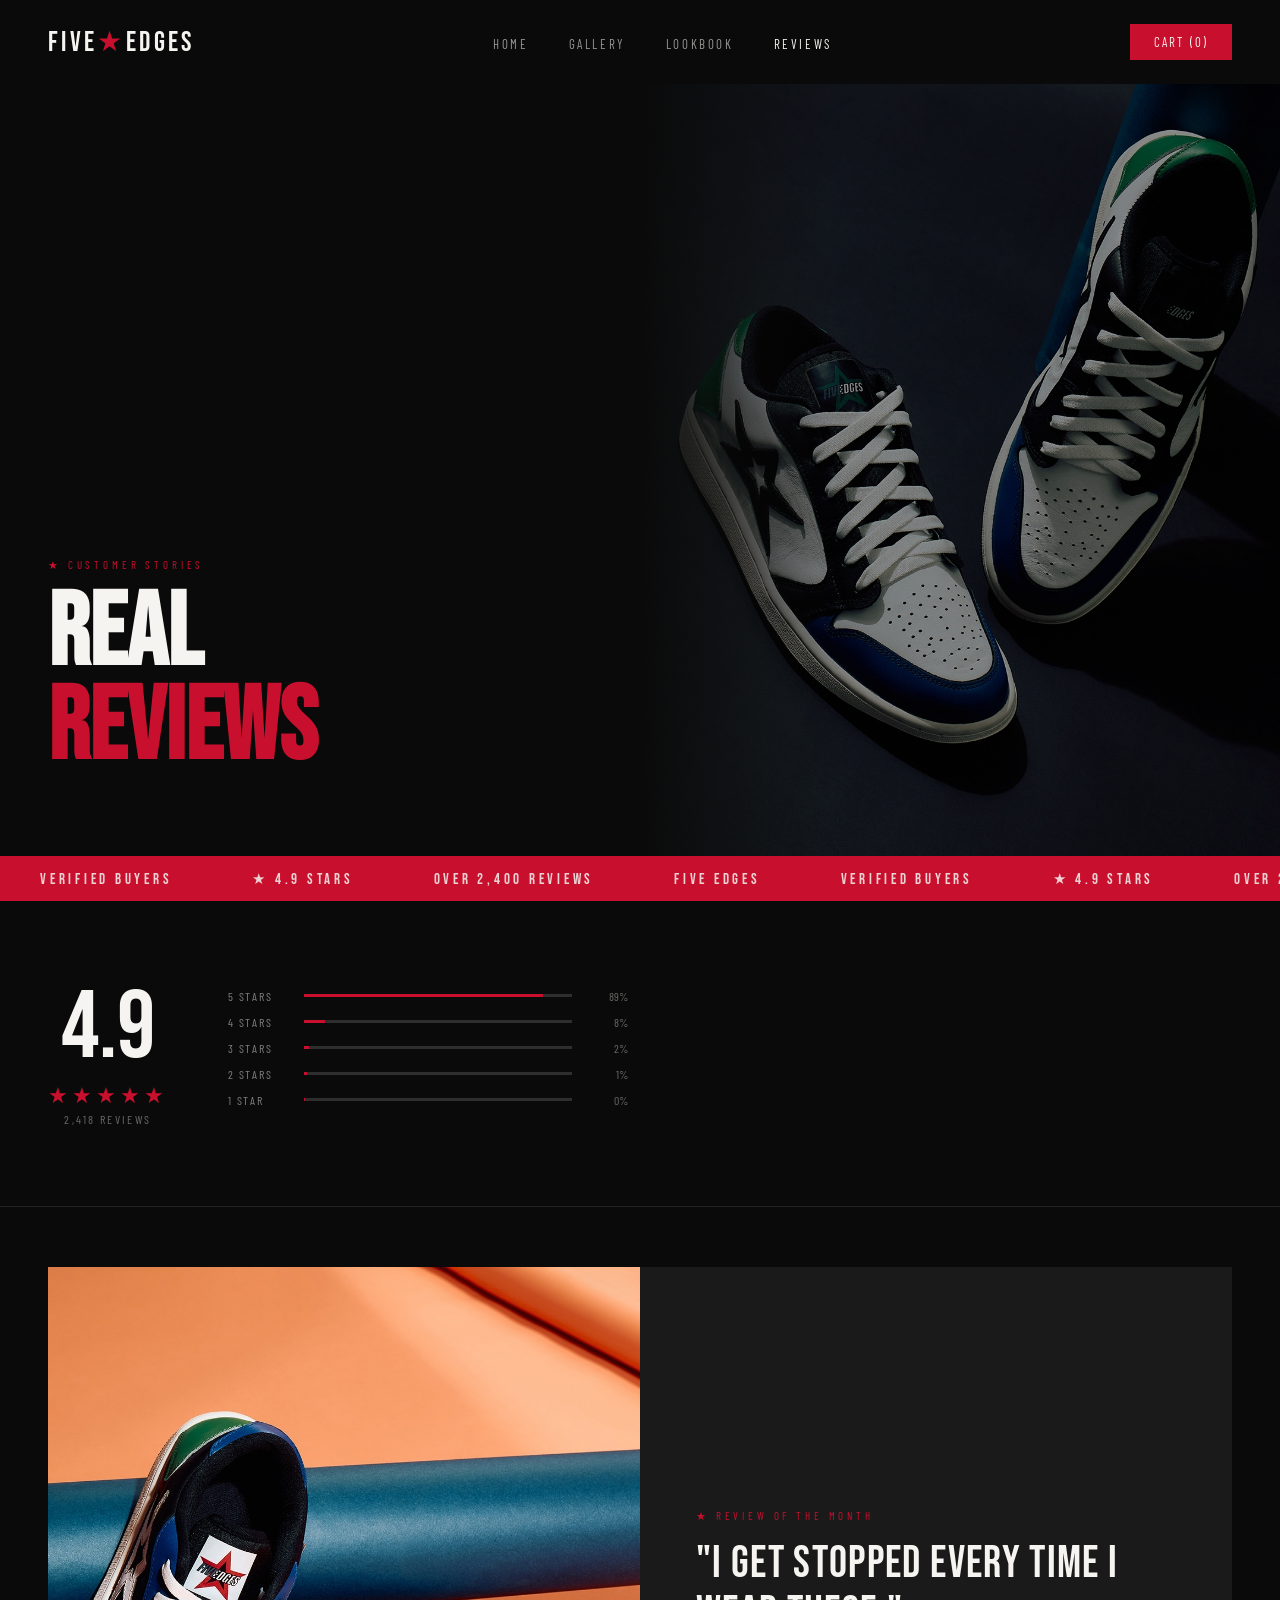
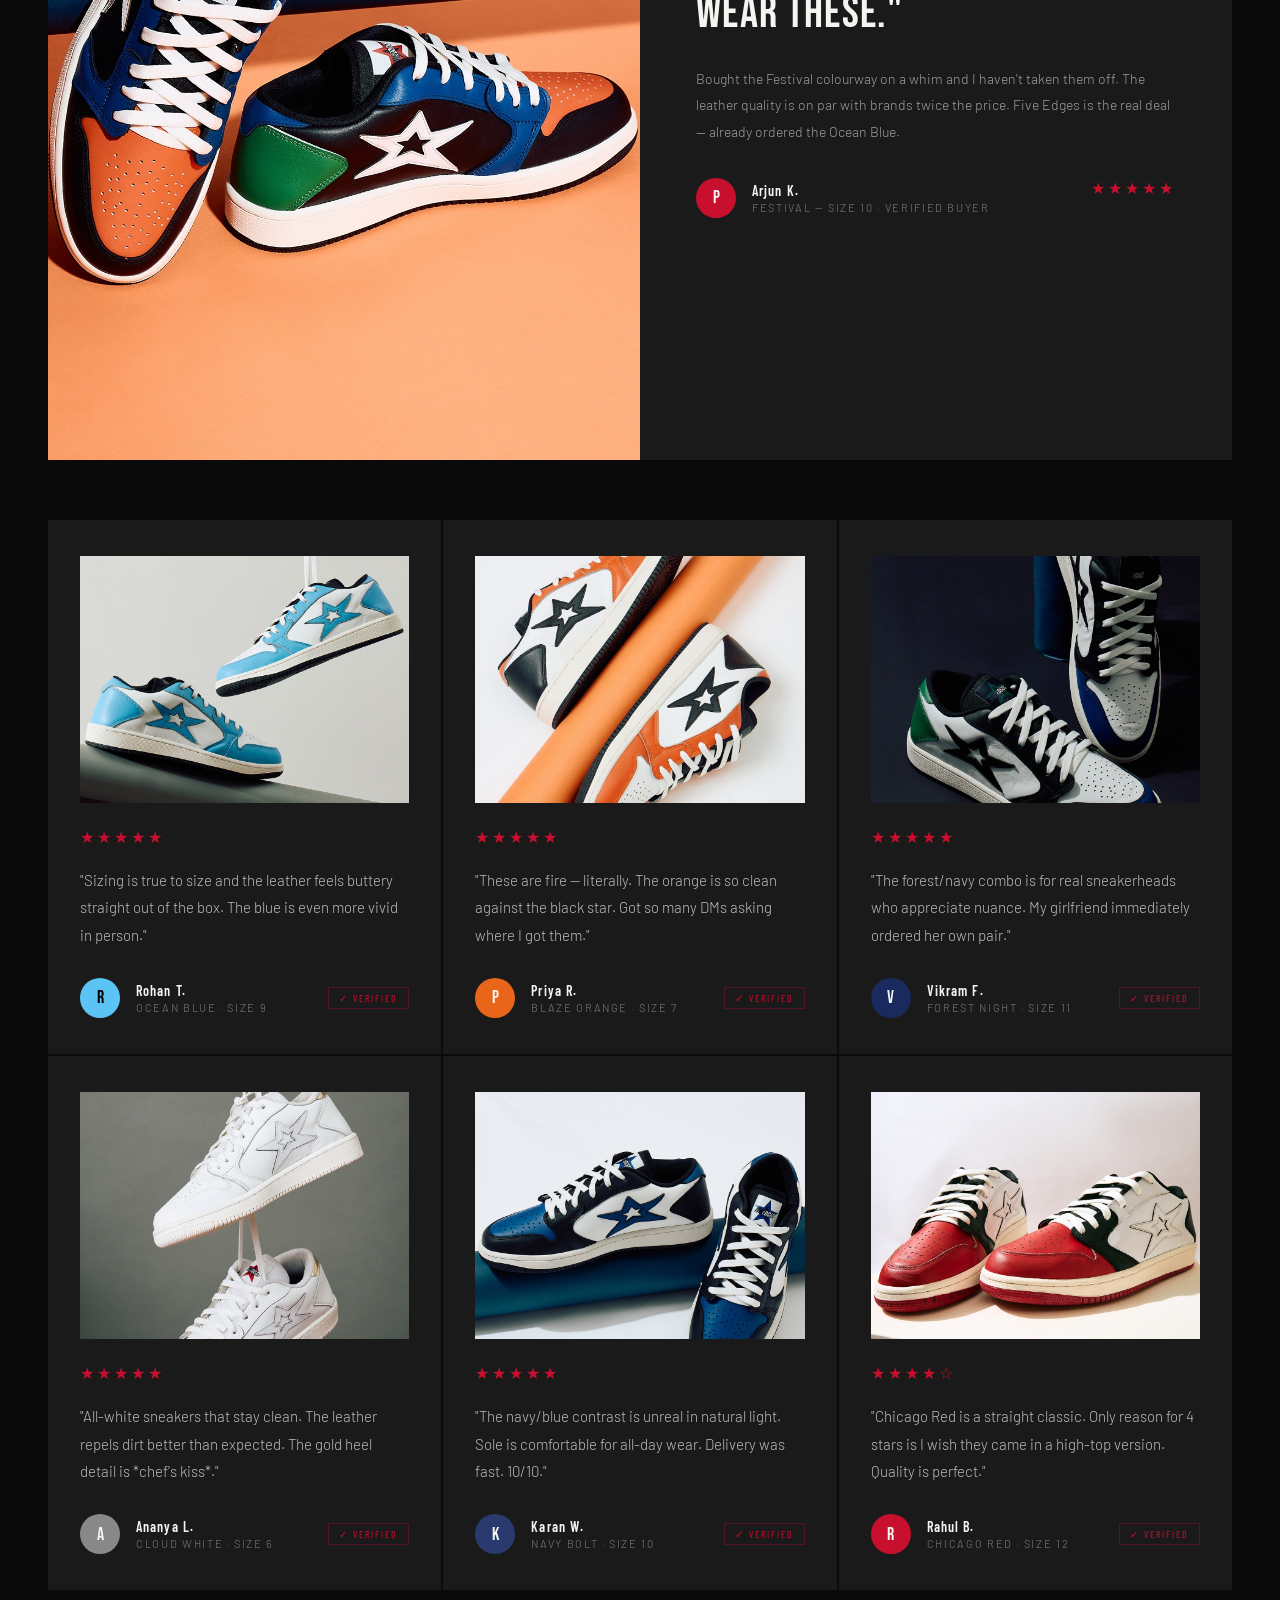
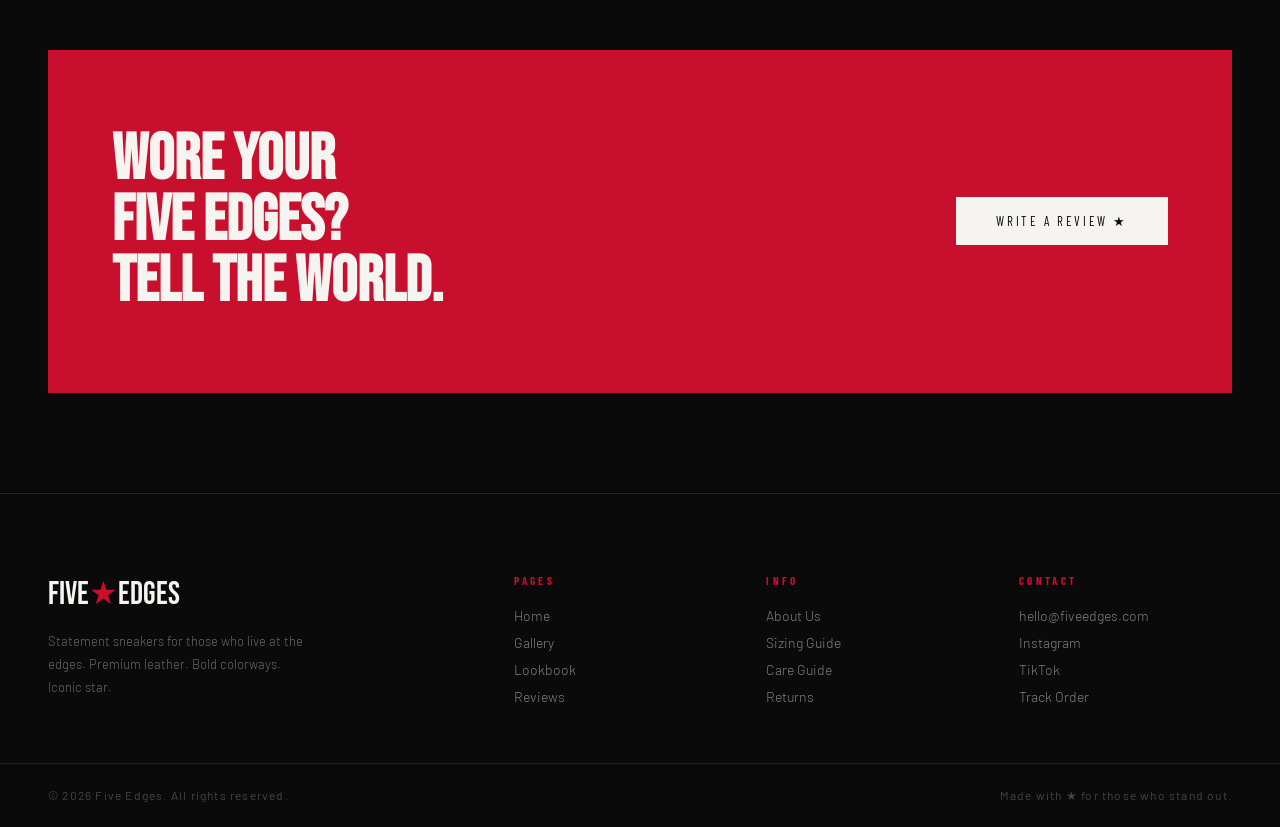
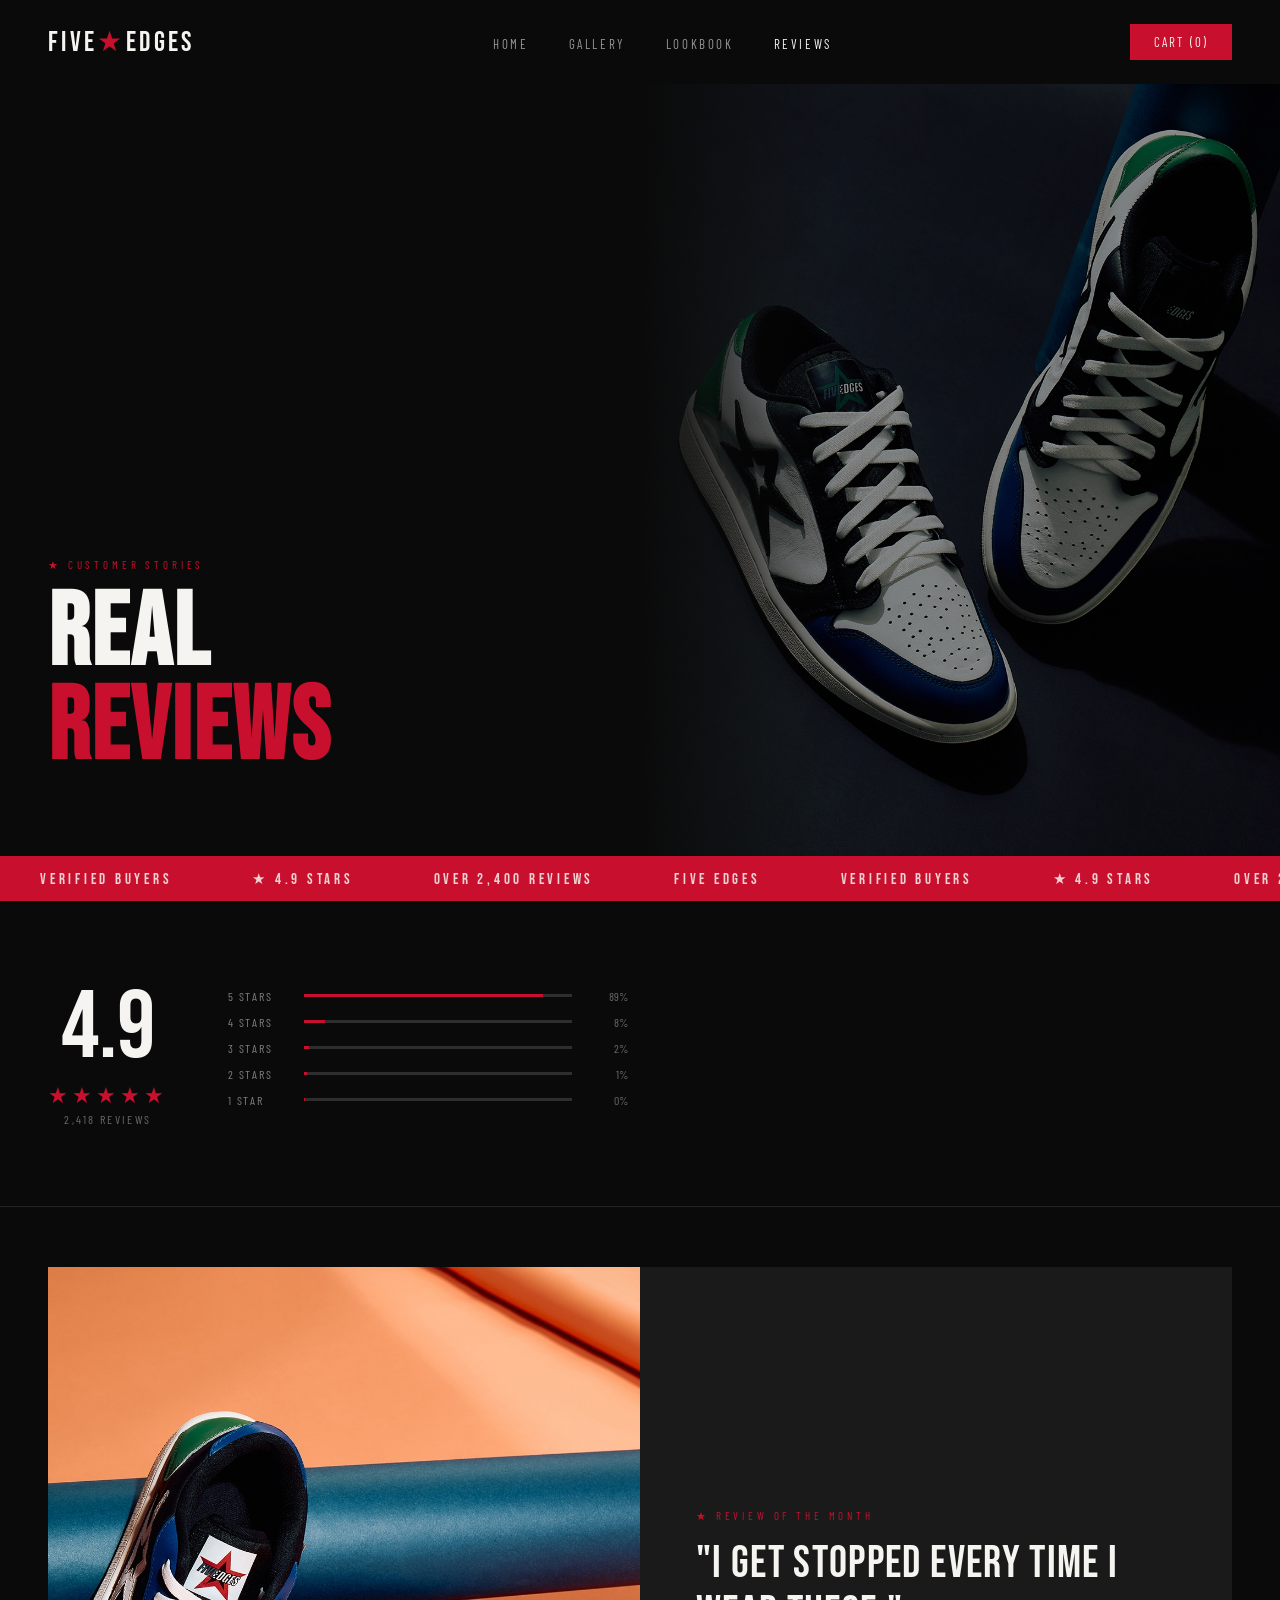
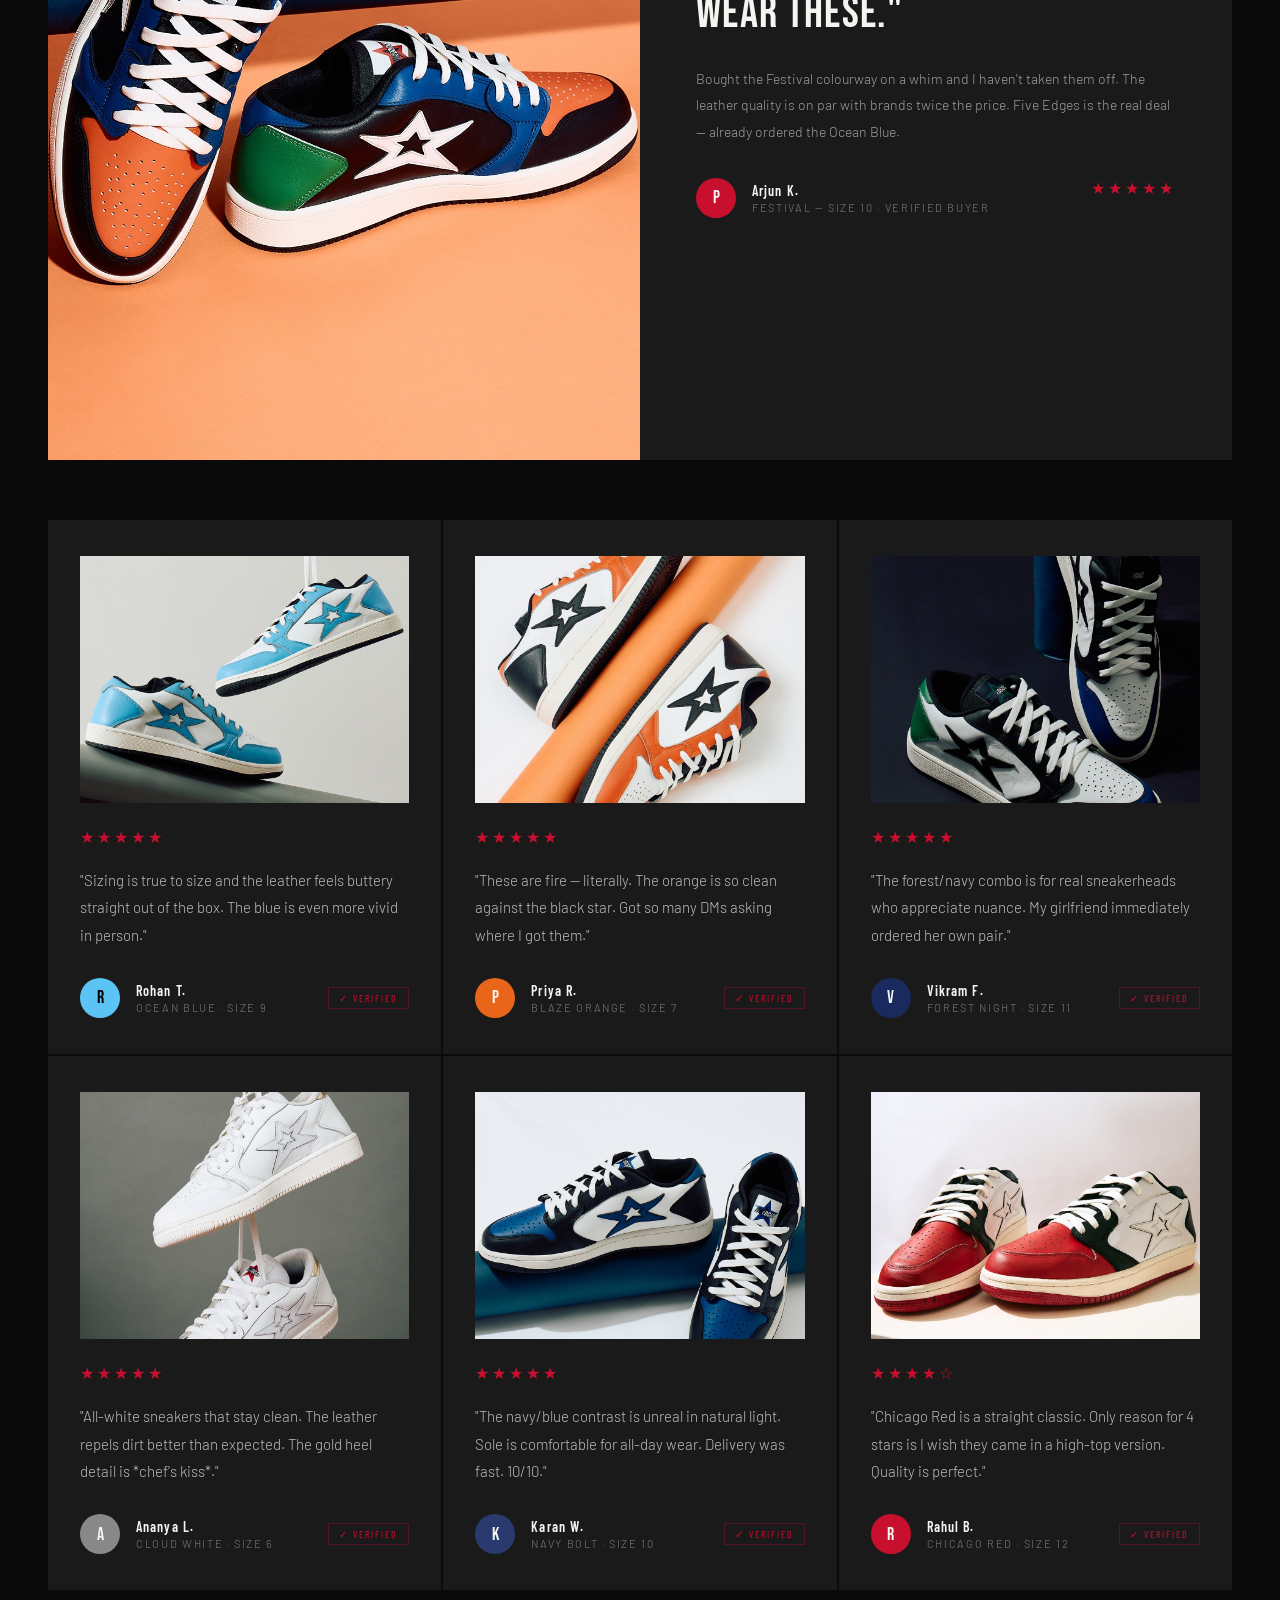
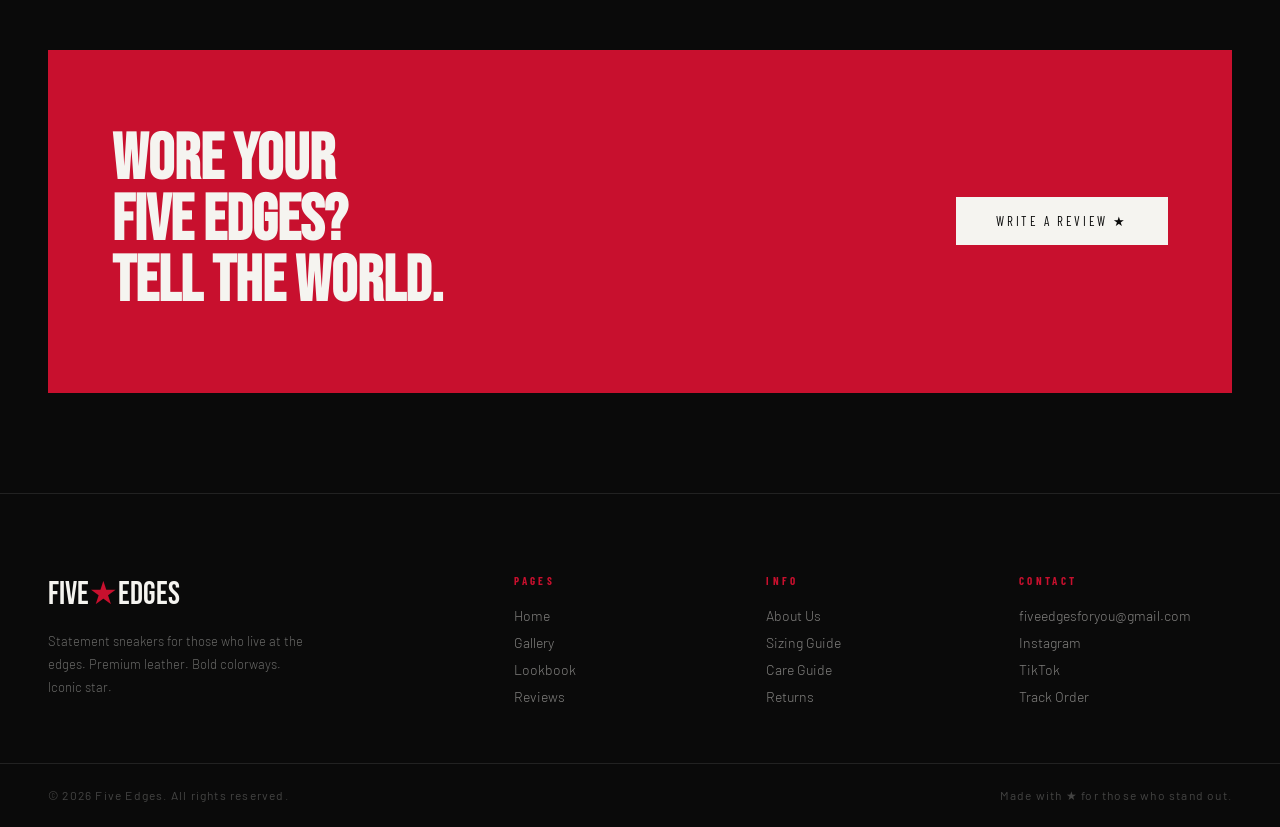
